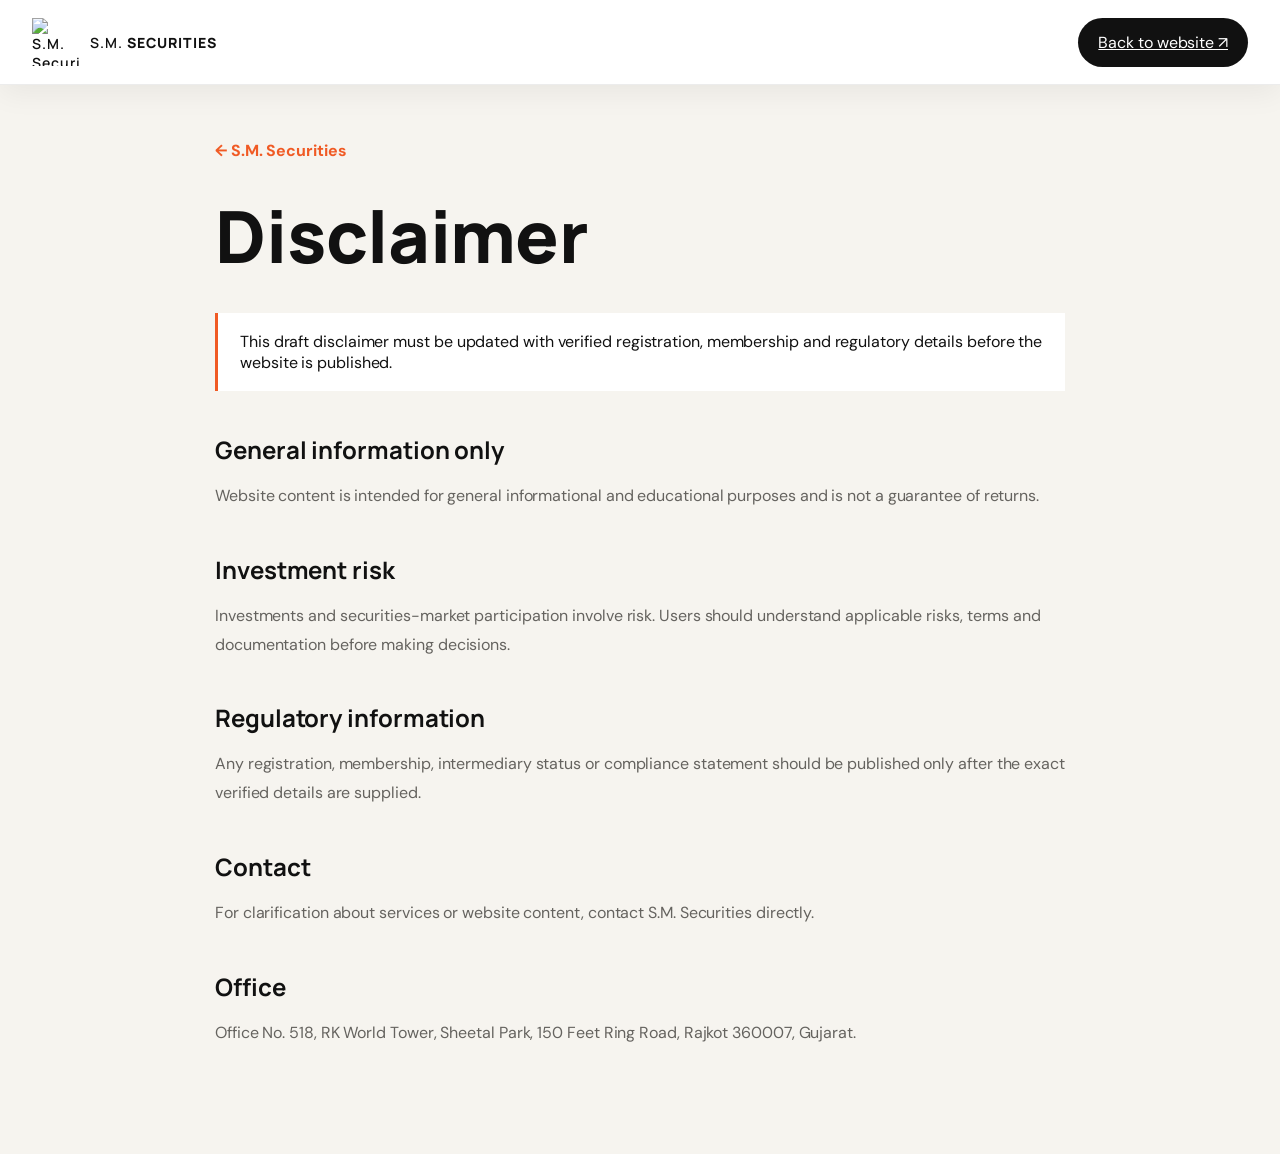
==== disclaimer.html @ 9513d721 "Add files via upload" ====
<!doctype html><html lang="en"><head><meta charset="utf-8"><meta name="viewport" content="width=device-width,initial-scale=1"><meta name="robots" content="index,follow"><link rel="icon" type="image/png" href="assets/favicon.png"><link rel="preconnect" href="https://fonts.googleapis.com"><link rel="preconnect" href="https://fonts.gstatic.com" crossorigin><link href="https://fonts.googleapis.com/css2?family=DM+Sans:wght@400;500;600;700&family=Manrope:wght@600;700;800&display=swap" rel="stylesheet"><link rel="stylesheet" href="styles.css"><title>Disclaimer | S.M. Securities</title><style>.legalPage{min-height:100vh;background:#f6f4ef;padding:140px 0 90px}.legalDoc{max-width:850px}.legalDoc>a{color:#f05a24;text-decoration:none;font-weight:700}.legalDoc h1{font:800 clamp(42px,6vw,72px) Manrope;margin:25px 0}.legalDoc h2{font:700 24px Manrope;margin:42px 0 12px}.legalDoc p,.legalDoc li{color:#65635f;line-height:1.8}.legalNotice{padding:18px 22px;background:#fff;border-left:3px solid #f05a24;margin:28px 0}.legalPage footer{margin-top:80px}</style></head><body><header class="header scrolled"><div class="container nav"><a class="brand" href="index.html"><img src="assets/logo-transparent.png" alt="S.M. Securities logo"><span>S.M. <b>SECURITIES</b></span></a><a class="navBtn" href="index.html">Back to website ↗</a></div></header><main class="legalPage"><div class="container legalDoc"><a href="index.html">← S.M. Securities</a><h1>Disclaimer</h1><div class="legalNotice">This draft disclaimer must be updated with verified registration, membership and regulatory details before the website is published.</div><h2>General information only</h2><p>Website content is intended for general informational and educational purposes and is not a guarantee of returns.</p><h2>Investment risk</h2><p>Investments and securities-market participation involve risk. Users should understand applicable risks, terms and documentation before making decisions.</p><h2>Regulatory information</h2><p>Any registration, membership, intermediary status or compliance statement should be published only after the exact verified details are supplied.</p><h2>Contact</h2><p>For clarification about services or website content, contact S.M. Securities directly.</p><h2>Office</h2><p>Office No. 518, RK World Tower, Sheetal Park, 150 Feet Ring Road, Rajkot 360007, Gujarat.</p></div></main></body></html>
---- styles.css ----
:root{--orange:#f05a24;--orange2:#ff743e;--ink:#111;--soft:#f5f3ef;--muted:#6c6c69;--line:#dedbd5;--white:#fff}*{box-sizing:border-box}html{scroll-behavior:smooth}body{margin:0;font-family:'DM Sans',sans-serif;color:var(--ink);background:#fff;-webkit-font-smoothing:antialiased}.container{width:min(1240px,calc(100% - 64px));margin:auto}.header{position:fixed;z-index:50;left:0;right:0;top:0;border-bottom:1px solid rgba(20,20,20,.08);background:rgba(255,255,255,.82);backdrop-filter:blur(18px)}.nav{height:84px;display:flex;align-items:center;justify-content:space-between}.brand{display:flex;align-items:center;gap:12px;text-decoration:none;color:#111;font:600 14px Manrope;letter-spacing:.07em}.brand img{width:48px;height:48px;object-fit:contain}.brand b{font-weight:800}.links{display:flex;align-items:center;gap:34px}.links a,.footerLinks a{color:#333;text-decoration:none;font-size:13px;font-weight:600}.links>a:not(.navBtn):hover{color:var(--orange)}.navBtn{background:#111;color:#fff!important;padding:14px 18px;border-radius:3px}.navBtn i{font-style:normal;margin-left:16px}.menu{display:none}.hero{min-height:820px;padding:165px 0 92px;background:linear-gradient(120deg,#f7f5f1 0%,#f2efe9 100%);position:relative;overflow:hidden}.heroGrid{display:grid;grid-template-columns:1.15fr .85fr;gap:85px;align-items:center}.kicker,.label{font-size:11px;letter-spacing:.18em;font-weight:800}.kicker{display:flex;align-items:center;gap:12px;margin-bottom:27px}.kicker span{width:28px;height:2px;background:var(--orange)}h1,h2,h3{font-family:Manrope,sans-serif}.hero h1{font-size:clamp(58px,6.2vw,91px);line-height:.98;letter-spacing:-.055em;margin:0 0 30px;max-width:850px}.hero h1 em{font-style:normal;color:var(--orange)}.heroCopy>p{font-size:18px;line-height:1.75;color:#65635f;max-width:660px}.actions{display:flex;align-items:center;gap:30px;margin:38px 0 64px}.btn{display:inline-flex;align-items:center;justify-content:space-between;gap:36px;min-width:220px;padding:17px 20px;text-decoration:none;font-size:13px;font-weight:700;border-radius:3px;transition:.25s}.primary{background:var(--orange);color:white}.primary:hover{background:#d94815;transform:translateY(-2px)}.textBtn{color:#222;text-decoration:none;font-size:13px;font-weight:700;border-bottom:1px solid #bbb;padding:14px 0}.textBtn span{margin-left:20px}.proof{display:flex;align-items:center;gap:30px}.proof>div:not(.line){display:flex;flex-direction:column}.proof strong{font:800 28px Manrope}.proof small{font-size:11px;color:#777;margin-top:4px}.proof .line{width:1px;height:40px;background:#d2cec7}.heroVisual{position:relative}.visualCard{height:550px;background:white;border:1px solid #e7e3dd;padding:26px;display:flex;flex-direction:column;align-items:center;justify-content:space-between;box-shadow:0 40px 90px rgba(30,25,20,.09)}.visualTop,.visualBottom{width:100%;display:flex;justify-content:space-between;align-items:center;font-size:10px;letter-spacing:.12em;color:#777}.visualCard>img{width:min(76%,360px);filter:drop-shadow(0 18px 25px rgba(240,90,36,.12))}.visualBottom{border-top:1px solid #eee;padding-top:20px;letter-spacing:0;font-size:11px}.pulse{display:inline-block;width:7px;height:7px;background:var(--orange);border-radius:50%;margin-right:7px}.floatTag{position:absolute;left:-55px;bottom:55px;background:#111;color:#aaa;padding:18px 22px;font-size:12px;line-height:1.55;box-shadow:0 18px 35px rgba(0,0,0,.18)}.floatTag b{color:#fff}.orb{position:absolute;border-radius:50%}.o1{width:420px;height:420px;border:1px solid rgba(240,90,36,.13);right:-180px;top:70px}.o2{width:160px;height:160px;background:rgba(240,90,36,.07);left:45%;bottom:-80px}.trust{border-bottom:1px solid var(--line);border-top:1px solid var(--line)}.trustRow{min-height:105px;display:grid;grid-template-columns:180px 1fr 80px;align-items:center;gap:30px}.trustRow>span:first-child{font-size:10px;letter-spacing:.17em;font-weight:800;color:var(--orange)}.trustRow p{font:600 17px Manrope;margin:0}.mark{font:800 24px Manrope;color:#d7d3cd;text-align:right}.section{padding:130px 0}.split{display:grid;grid-template-columns:.8fr 1.2fr;gap:120px}.label{color:var(--orange)}.sticky h2,.sectionHead h2,.valuesTop h2,.contact h2{font-size:clamp(42px,4.4vw,66px);line-height:1.04;letter-spacing:-.045em;margin:22px 0 0}.aboutBody .large{font-size:24px;line-height:1.55;color:#343331;margin:38px 0 70px}.principles{display:grid;grid-template-columns:repeat(3,1fr);gap:28px}.principles>div{border-top:1px solid #ccc;padding-top:22px}.principles span,.value>span{font-size:10px;color:var(--orange);font-weight:800}.principles h3{font-size:20px;margin:24px 0 10px}.principles p{font-size:13px;color:#777;line-height:1.6}.vision{background:#151515;color:#fff}.sectionHead{max-width:750px;margin-bottom:60px}.label.light{color:#ff9a74}.statementGrid{display:grid;grid-template-columns:1fr 1fr}.statement{min-height:590px;padding:46px;display:flex;flex-direction:column;justify-content:space-between;position:relative;overflow:hidden}.statement.orange{background:var(--orange)}.statement.black{background:#242424}.statement .num{position:absolute;right:28px;top:5px;font:800 140px Manrope;opacity:.08}.statement div>span{font-size:10px;letter-spacing:.17em;font-weight:800;opacity:.7}.statement h3{font-size:clamp(35px,3.4vw,50px);line-height:1.08;letter-spacing:-.035em;margin:110px 0 26px;max-width:520px}.statement p{font-size:16px;line-height:1.75;opacity:.78;max-width:530px}.statement>a{color:#fff;text-decoration:none;border-top:1px solid rgba(255,255,255,.25);padding-top:20px;font-size:12px;font-weight:700}.values{background:#f7f6f3}.valuesTop{display:grid;grid-template-columns:1fr .55fr;gap:100px;align-items:end;margin-bottom:70px}.valuesTop p{font-size:17px;line-height:1.7;color:#777;margin:0}.value{display:grid;grid-template-columns:70px .65fr 1fr 30px;align-items:center;min-height:115px;border-top:1px solid #d8d5cf;transition:.25s}.value:last-child{border-bottom:1px solid #d8d5cf}.value h3{font-size:25px;margin:0}.value p{font-size:14px;color:#777}.value b{font-weight:400;opacity:.35}.value:hover{padding-left:12px;background:#fff}.value:hover b{color:var(--orange);opacity:1}.contact{background:var(--orange);color:#fff}.contactGrid{display:grid;grid-template-columns:1.1fr .9fr;gap:110px;align-items:center}.contactCopy>p{font-size:17px;opacity:.78;margin:26px 0}.white{background:#fff;color:#111}.contactCard{background:#fff;color:#111;padding:10px 38px}.contactCard>div{padding:28px 0;border-bottom:1px solid #eee}.contactCard>div:last-child{border:0}.contactCard small{display:block;color:var(--orange);font-size:9px;letter-spacing:.16em;font-weight:800;margin-bottom:10px}.contactCard a{display:flex;justify-content:space-between;color:#111;text-decoration:none;font-weight:600}.contactCard p{margin:0;line-height:1.7;font-size:15px}.contactCard a span{color:var(--orange)}footer{background:#101010;color:#888;padding:54px 0 30px}.inverse{color:#fff}.inverse img{background:#fff}.footerTop{display:flex;justify-content:space-between;align-items:center}.footerLinks{display:flex;gap:30px}.footerLinks a,.top{color:#aaa}.top{font-size:12px;text-decoration:none}.legal{display:grid;grid-template-columns:.4fr 1fr;gap:100px;border-top:1px solid #2a2a2a;margin-top:42px;padding-top:25px;font-size:10px;line-height:1.6}.reveal{opacity:0;transform:translateY(24px);transition:opacity .7s ease,transform .7s ease}.reveal.visible{opacity:1;transform:none}@media(max-width:900px){.container{width:min(100% - 38px,1240px)}.menu{display:flex;width:42px;height:42px;border:0;background:#111;flex-direction:column;justify-content:center;gap:6px;padding:11px}.menu span{height:1px;background:#fff;width:100%}.links{display:none;position:absolute;top:84px;left:0;right:0;background:#fff;padding:25px 20px 35px;flex-direction:column;align-items:stretch;border-bottom:1px solid #ddd}.links.open{display:flex}.hero{padding-top:130px}.heroGrid,.split,.valuesTop,.contactGrid{grid-template-columns:1fr;gap:55px}.heroVisual{max-width:620px}.visualCard{height:460px}.floatTag{left:15px}.trustRow{grid-template-columns:120px 1fr}.mark{display:none}.statementGrid{grid-template-columns:1fr}.statement{min-height:500px}.principles{gap:16px}.value{grid-template-columns:45px .7fr 1fr 20px}.footerTop{flex-wrap:wrap;gap:25px}.legal{grid-template-columns:1fr;gap:5px}}@media(max-width:600px){.container{width:calc(100% - 28px)}.header .nav{height:72px}.brand img{width:40px;height:40px}.links{top:72px}.hero{padding:112px 0 65px;min-height:auto}.hero h1{font-size:49px}.heroCopy>p{font-size:16px}.actions{align-items:flex-start;flex-direction:column;margin-bottom:45px}.proof{gap:18px}.proof strong{font-size:23px}.visualCard{height:390px}.visualBottom{gap:7px}.floatTag{bottom:25px}.trustRow{grid-template-columns:1fr;padding:25px 0;gap:8px}.section{padding:85px 0}.split{gap:25px}.aboutBody .large{font-size:20px;margin-top:10px}.principles{grid-template-columns:1fr}.statement{padding:30px;min-height:520px}.statement h3{margin-top:90px}.valuesTop{gap:20px}.value{grid-template-columns:36px 1fr 20px;padding:22px 0}.value p{grid-column:2/3;margin:8px 0}.value b{grid-column:3;grid-row:1}.contactCard{padding:8px 24px}.footerTop,.footerLinks{align-items:flex-start;flex-direction:column}.legal{margin-top:30px}}
/* Corporate expansion */
.services{background:#fff}.servicesHead{display:grid;grid-template-columns:1fr .65fr;gap:90px;align-items:end;margin-bottom:65px}.servicesHead h2,.trustCopy h2{font-size:clamp(42px,4.4vw,66px);line-height:1.04;letter-spacing:-.045em;margin:22px 0 0}.servicesHead>p{font-size:16px;line-height:1.75;color:#777;margin:0}.serviceGrid{display:grid;grid-template-columns:repeat(4,1fr);border-top:1px solid var(--line);border-left:1px solid var(--line)}.serviceCard{padding:32px;min-height:390px;border-right:1px solid var(--line);border-bottom:1px solid var(--line);display:flex;flex-direction:column;transition:.3s}.serviceCard>span{font-size:10px;color:var(--orange);font-weight:800}.serviceIcon{font:400 32px Manrope;margin:48px 0 28px}.serviceCard h3{font-size:22px;line-height:1.25;margin:0 0 16px}.serviceCard p{font-size:13px;line-height:1.7;color:#777}.serviceCard a{margin-top:auto;color:#111;text-decoration:none;font-size:12px;font-weight:700}.serviceCard:hover{transform:translateY(-6px);box-shadow:0 24px 55px rgba(20,20,20,.08);border-color:transparent;position:relative;z-index:2}.serviceCard:hover a{color:var(--orange)}
.trustSection{background:#f3f1ec}.trustGrid{display:grid;grid-template-columns:1fr 1fr;gap:100px}.trustCopy>p{font-size:17px;line-height:1.75;color:#686662;max-width:600px;margin:28px 0}.trustNote{border-left:3px solid var(--orange);background:#fff;padding:20px 24px;display:flex;flex-direction:column;gap:6px}.trustNote b{font-size:12px}.trustNote span{font-size:12px;line-height:1.55;color:#777}.trustCards{background:#111;color:#fff;padding:12px 38px}.trustCards>div{padding:30px 0;border-bottom:1px solid #303030}.trustCards>div:last-child{border:0}.trustCards small{font-size:9px;letter-spacing:.15em;color:#ff9a74;font-weight:800}.trustCards strong{display:block;font:700 22px Manrope;margin:10px 0}.trustCards p{color:#aaa;font-size:13px;line-height:1.6;margin:0}
.contactGrid{grid-template-columns:.85fr .65fr 1fr;gap:50px}.contactCard{height:100%}.directionLink{margin-top:12px!important;font-size:12px!important;color:var(--orange)!important}.placeholder{font-style:normal;font-size:10px;color:#999}.enquiryForm{background:#fff;color:#111;padding:32px}.formHead small{color:var(--orange);font-size:9px;letter-spacing:.16em;font-weight:800}.formHead h3{font-size:26px;margin:8px 0 22px}.enquiryForm label{display:block;font-size:10px;font-weight:800;letter-spacing:.08em;margin:13px 0}.enquiryForm input,.enquiryForm select,.enquiryForm textarea{width:100%;border:0;border-bottom:1px solid #ddd;background:#fff;padding:11px 0;font:500 13px 'DM Sans';outline:none;border-radius:0}.enquiryForm input:focus,.enquiryForm select:focus,.enquiryForm textarea:focus{border-color:var(--orange)}.formSubmit{width:100%;margin-top:18px;border:0;background:#111;color:#fff;padding:15px 17px;display:flex;justify-content:space-between;font-weight:700;cursor:pointer}.formSubmit:hover{background:#292929}.formStatus{font-size:11px;line-height:1.5;margin:12px 0 0;color:#555}.corporateFooter{display:grid;grid-template-columns:1.5fr .6fr .8fr 1fr;gap:70px}.corporateFooter>div:not(.footerAbout){display:flex;flex-direction:column;gap:12px}.corporateFooter h4{color:#fff;font-size:11px;letter-spacing:.12em;margin:5px 0 10px}.corporateFooter a{color:#999;text-decoration:none;font-size:12px}.corporateFooter a:hover{color:#fff}.corporateFooter p{font-size:12px;line-height:1.7;margin:0;color:#777}.footerAbout>p{max-width:340px;margin-top:20px}.whatsappFloat{position:fixed;right:24px;bottom:24px;z-index:70;background:#111;color:#fff;text-decoration:none;display:flex;align-items:center;gap:10px;padding:10px 15px 10px 10px;box-shadow:0 14px 35px rgba(0,0,0,.22);font-size:11px}.whatsappFloat span{width:32px;height:32px;background:var(--orange);display:grid;place-items:center;border-radius:50%;font-size:10px;font-weight:800}.whatsappFloat b{font-weight:700}.header.scrolled{background:rgba(255,255,255,.96);box-shadow:0 8px 30px rgba(0,0,0,.06)}
@media(max-width:1050px){.serviceGrid{grid-template-columns:1fr 1fr}.contactGrid{grid-template-columns:1fr 1fr}.contactCopy{grid-column:1/-1}.corporateFooter{grid-template-columns:1fr 1fr}}
@media(max-width:900px){.servicesHead,.trustGrid{grid-template-columns:1fr;gap:35px}.corporateFooter{gap:40px}}
@media(max-width:600px){.serviceGrid,.contactGrid,.corporateFooter{grid-template-columns:1fr}.contactCopy{grid-column:auto}.serviceCard{min-height:310px}.whatsappFloat{right:14px;bottom:14px}.whatsappFloat b{display:none}.servicesHead{margin-bottom:35px}.trustCards{padding:8px 24px}}

/* Premium polish */
:root{--radius:18px;--shadow:0 24px 70px rgba(17,17,17,.09);--ease:cubic-bezier(.22,1,.36,1)}
body{overflow-x:hidden}.page-progress{position:fixed;left:0;right:0;top:0;height:2px;z-index:100;background:transparent}.page-progress span{display:block;height:100%;width:0;background:var(--orange);transition:width .08s linear}
.header{transition:background .35s var(--ease),box-shadow .35s var(--ease),transform .35s var(--ease)}
.navBtn,.btn,.formSubmit,.serviceCard,.value,.contactCard,.enquiryForm,.trustCards,.visualCard{transition:all .38s var(--ease)}
.hero{background:radial-gradient(circle at 80% 20%,rgba(240,90,36,.09),transparent 28%),linear-gradient(135deg,#faf9f6 0%,#f1eee8 100%)}
.heroGrid{min-height:650px}.heroCopy{padding:12px 0}.hero h1{text-wrap:balance}.heroCopy>p{max-width:610px}.proof strong{font-variant-numeric:tabular-nums;min-width:110px;letter-spacing:-.03em}.proof small{letter-spacing:.01em}
.visualCard{border-radius:var(--radius);overflow:hidden}.visualCard:hover{transform:translateY(-5px);box-shadow:0 48px 100px rgba(30,25,20,.13)}.floatTag{border-radius:12px}.serviceGrid{border-radius:var(--radius);overflow:hidden}.serviceCard{background:#fff}.serviceCard:hover{transform:translateY(-8px)}
.statementGrid{gap:18px}.statement{border-radius:var(--radius)}.trustCards,.trustNote,.contactCard,.enquiryForm{border-radius:var(--radius)}.contactCard,.enquiryForm{box-shadow:0 22px 65px rgba(118,39,10,.12)}
.contactGrid{align-items:stretch}.contactCopy{align-self:center}.enquiryForm input,.enquiryForm select,.enquiryForm textarea{transition:border-color .25s ease,background .25s ease;padding .25s ease}.enquiryForm input:focus,.enquiryForm select:focus,.enquiryForm textarea:focus{padding-left:8px;background:#fffaf7}.formSubmit{border-radius:8px}.formSubmit:hover{transform:translateY(-2px)}
.value:hover{padding-left:18px}.whatsappFloat{border-radius:999px;transition:transform .3s var(--ease),box-shadow .3s var(--ease)}.whatsappFloat:hover{transform:translateY(-4px);box-shadow:0 20px 45px rgba(0,0,0,.28)}
.reveal{opacity:0;transform:translateY(34px);transition:opacity .85s var(--ease),transform .85s var(--ease)}.reveal.visible{opacity:1;transform:translateY(0)}
.serviceGrid .reveal:nth-child(2),.principles>div:nth-child(2){transition-delay:.07s}.serviceGrid .reveal:nth-child(3),.principles>div:nth-child(3){transition-delay:.14s}.serviceGrid .reveal:nth-child(4){transition-delay:.21s}
section[id]{scroll-margin-top:90px}
@media(max-width:1050px){.contactGrid{gap:28px}}
@media(max-width:600px){.hero h1{font-size:clamp(43px,13vw,55px)}.heroGrid{min-height:auto}.proof{align-items:flex-start}.proof strong{min-width:auto}.statementGrid{gap:12px}.contactGrid{gap:18px}.contactCard,.enquiryForm{border-radius:14px}}
@media(prefers-reduced-motion:reduce){html{scroll-behavior:auto}.reveal{opacity:1;transform:none;transition:none}*,*:before,*:after{animation-duration:.01ms!important;transition-duration:.01ms!important}}
/* Clean refinement */
:root{--radius:18px;--shadow:0 24px 70px rgba(18,18,18,.075)}
body{letter-spacing:-.005em}section{scroll-margin-top:82px}.header{transition:background .35s ease,box-shadow .35s ease,border-color .35s ease}.brand img{object-fit:contain;background:transparent!important}.brand{gap:10px}.hero{background:radial-gradient(circle at 78% 22%,rgba(240,90,36,.09),transparent 27%),linear-gradient(135deg,#faf9f6,#f2efe9)}.heroGrid{gap:100px}.visualCard{border-radius:26px;border-color:rgba(20,20,20,.06);box-shadow:var(--shadow);background:rgba(255,255,255,.76);backdrop-filter:blur(12px)}.visualCard>img{width:min(68%,320px);filter:drop-shadow(0 20px 30px rgba(240,90,36,.14))}.floatTag{border-radius:14px}.btn,.navBtn,.formSubmit,.whatsappFloat{border-radius:999px}.navBtn{padding-left:20px;padding-right:20px}.serviceGrid{border:0;gap:14px}.serviceCard{border:1px solid #e8e5df!important;border-radius:18px;min-height:370px;background:#fff}.serviceCard:hover{transform:translateY(-5px);box-shadow:var(--shadow)}.statementGrid{gap:16px}.statement{border-radius:22px;min-height:560px}.trustCards,.trustNote,.contactCard,.enquiryForm{border-radius:18px}.contactCard,.enquiryForm{box-shadow:0 20px 60px rgba(111,42,17,.13)}.values{background:#faf9f6}.value{border-color:#e7e4de;transition:background .3s ease,transform .3s ease,padding .3s ease}.value:hover{border-radius:12px;transform:translateX(4px)}.value b{display:none}.process{background:#fff}.processHead{display:grid;grid-template-columns:1fr .72fr;gap:90px;align-items:end;margin-bottom:64px}.processHead h2{font-size:clamp(42px,4.4vw,66px);line-height:1.04;letter-spacing:-.045em;margin:22px 0 0}.processHead>p{color:#777;line-height:1.8;margin:0}.processGrid{display:grid;grid-template-columns:1fr 1fr;gap:14px}.processStep{display:grid;grid-template-columns:52px 1fr;gap:24px;padding:34px;border:1px solid #e8e5df;border-radius:18px;min-height:210px;transition:transform .3s ease,box-shadow .3s ease,border-color .3s ease}.processStep:hover{transform:translateY(-4px);box-shadow:var(--shadow);border-color:transparent}.processStep>span{font:800 11px Manrope;color:var(--orange)}.processStep small{font-size:9px;letter-spacing:.16em;font-weight:800;color:#999}.processStep h3{font-size:22px;margin:10px 0}.processStep p{font-size:14px;line-height:1.7;color:#777;margin:0}.reveal{transform:translateY(18px);transition:opacity .8s cubic-bezier(.22,1,.36,1),transform .8s cubic-bezier(.22,1,.36,1)}.whatsappFloat{padding-right:18px}.corporateFooter{align-items:start}.inverse img{background:transparent!important}.footerAbout .brand img{width:54px;height:54px}.contact{background:linear-gradient(135deg,#ed521d,#f66b36)}
@media(max-width:900px){.processHead{grid-template-columns:1fr;gap:24px}.heroGrid{gap:55px}}
@media(max-width:600px){.processGrid{grid-template-columns:1fr}.processStep{padding:26px;grid-template-columns:38px 1fr}.visualCard>img{width:min(66%,260px)}.hero h1{font-size:46px;line-height:1.02}.proof{align-items:flex-start}.serviceGrid{gap:10px}}

/* Final refinement: clarity, team, FAQ, active nav and mobile polish */
:root{--radius:18px;--ease:cubic-bezier(.22,1,.36,1)}
body{overflow-x:hidden}.section{scroll-margin-top:82px}.links a.active{color:var(--orange)}.links a:not(.navBtn){position:relative}.links a:not(.navBtn)::after{content:"";position:absolute;left:0;right:100%;bottom:-9px;height:1px;background:var(--orange);transition:right .35s var(--ease)}.links a.active::after,.links a:hover::after{right:0}
.why{background:#fff}.whyHead{max-width:820px;margin-bottom:58px}.whyHead h2,.teamIntro h2,.faqIntro h2{font-size:clamp(42px,4.4vw,66px);line-height:1.04;letter-spacing:-.045em;margin:22px 0}.whyHead>p,.faqIntro>p{color:#74716c;line-height:1.8;max-width:650px}.whyGrid{display:grid;grid-template-columns:repeat(4,1fr);gap:14px}.whyCard{padding:34px;min-height:310px;border:1px solid #e7e3dc;border-radius:var(--radius);display:flex;flex-direction:column;transition:transform .45s var(--ease),box-shadow .45s var(--ease),border-color .45s}.whyCard>span{font-size:10px;color:var(--orange);font-weight:800}.whyCard h3{font-size:22px;margin:auto 0 14px}.whyCard p{font-size:13px;line-height:1.75;color:#777;margin:0}.whyCard:hover{transform:translateY(-6px);border-color:transparent;box-shadow:0 24px 60px rgba(30,24,18,.08)}
.team{background:#141414;color:#fff}.teamGrid{display:grid;grid-template-columns:.82fr 1.18fr;gap:100px;align-items:start}.teamIntro{position:sticky;top:125px}.teamIntro p{color:#aaa;line-height:1.8;max-width:520px}.textLink{display:inline-block;margin-top:22px;text-decoration:none;font-size:13px;font-weight:700}.lightLink{color:#fff}.teamCards{display:grid;gap:16px}.teamCard{background:#202020;border:1px solid #2c2c2c;border-radius:var(--radius);padding:26px;display:grid;grid-template-columns:130px 1fr;gap:28px;align-items:center;transition:transform .4s var(--ease),background .4s}.teamCard:hover{transform:translateX(5px);background:#242424}.avatar{width:130px;height:150px;border-radius:14px;background:#fff;display:grid;place-items:center;overflow:hidden}.avatar img{width:80%;height:80%;object-fit:contain}.avatar.monogram{background:linear-gradient(145deg,var(--orange),#d84714);color:#fff;font:800 30px Manrope}.teamCard small{font-size:9px;letter-spacing:.16em;color:#ff9a74;font-weight:800}.teamCard h3{font-size:26px;margin:9px 0}.teamCard p{color:#aaa;font-size:13px;line-height:1.7;margin:0}
.faq{background:#f6f4ef}.faqGrid{display:grid;grid-template-columns:.75fr 1.25fr;gap:100px}.faqIntro{position:sticky;top:125px;align-self:start}.accordion details{border-top:1px solid #d8d4cc}.accordion details:last-child{border-bottom:1px solid #d8d4cc}.accordion summary{list-style:none;cursor:pointer;padding:25px 0;display:flex;justify-content:space-between;gap:20px;font:700 18px Manrope}.accordion summary::-webkit-details-marker{display:none}.accordion summary span{font-size:24px;font-weight:400;color:var(--orange);transition:transform .3s}.accordion details[open] summary span{transform:rotate(45deg)}.accordion details p{margin:-8px 50px 25px 0;color:#777;line-height:1.75;font-size:14px}
.enquiryForm input:invalid:not(:placeholder-shown){border-color:#b52d1c}.field-error{font-size:10px;color:#8b2115;margin-top:6px;display:none}.enquiryForm label.has-error .field-error{display:block}.legal a{color:#aaa;text-decoration:none}.legal a:hover{color:#fff}
.reveal{transition-duration:.8s;transition-timing-function:var(--ease)}
@media(max-width:1100px){.whyGrid{grid-template-columns:1fr 1fr}.teamGrid,.faqGrid{grid-template-columns:1fr;gap:48px}.teamIntro,.faqIntro{position:static}.links{gap:18px}.links a{font-size:12px}}
@media(max-width:900px){.links a.active::after,.links a:hover::after{display:none}.teamCard{grid-template-columns:100px 1fr}.avatar{width:100px;height:120px}}
@media(max-width:600px){.section{padding:76px 0}.whyGrid{grid-template-columns:1fr}.whyCard{min-height:230px;padding:26px}.whyCard h3{margin:50px 0 12px}.teamCard{grid-template-columns:1fr;padding:22px}.avatar{width:100%;height:190px}.avatar img{width:150px;height:150px}.faqIntro h2,.teamIntro h2,.whyHead h2{font-size:40px}.accordion summary{font-size:16px;padding:21px 0}.accordion details p{margin-right:10px}.hero .proof{display:grid;grid-template-columns:1fr 1px 1fr;width:100%}.proof .line{height:48px}.proof strong{font-size:22px}.navBtn{width:100%;text-align:center}.whatsappFloat{width:48px;height:48px;padding:8px;border-radius:50%;justify-content:center}.whatsappFloat span{width:32px;height:32px}.visualCard{border-radius:18px}.contactCard,.enquiryForm,.trustCards{border-radius:16px}}

/* CEO leadership + editorial imagery */
.ceo{background:#fff}.ceoGrid{display:grid;grid-template-columns:.9fr 1.1fr;gap:clamp(54px,7vw,110px);align-items:center}.ceoPhoto{position:relative;min-height:640px;border-radius:26px;overflow:hidden;background:#eee}.ceoPhoto img{width:100%;height:100%;position:absolute;inset:0;object-fit:cover;object-position:center 25%;transition:transform 1.2s cubic-bezier(.2,.7,.2,1)}.ceoPhoto:hover img{transform:scale(1.025)}.photoNote{position:absolute;left:18px;bottom:18px;background:rgba(17,17,17,.82);backdrop-filter:blur(12px);color:#fff;padding:10px 13px;border-radius:999px;font-size:9px;letter-spacing:.06em}.ceoEyebrow{font-size:11px;letter-spacing:.18em;font-weight:800;color:#999;margin:28px 0 8px}.ceoCopy h2{font-size:clamp(48px,5vw,76px);letter-spacing:-.055em;line-height:.98;margin:0 0 12px}.ceoRole{font:700 13px Manrope;color:var(--orange);letter-spacing:.03em}.ceoRole span{color:#bbb;margin:0 6px}.ceoLead{font-size:20px;line-height:1.7;color:#555;max-width:680px;margin:34px 0}.ceoCopy blockquote{margin:0 0 34px;padding:24px 0 24px 28px;border-left:2px solid var(--orange);font:600 clamp(20px,2vw,27px)/1.5 Manrope;color:#202020}.ceoFacts{display:grid;grid-template-columns:repeat(3,1fr);border-top:1px solid var(--line);border-bottom:1px solid var(--line);margin:0 0 24px}.ceoFacts>div{padding:20px 18px 20px 0}.ceoFacts small{display:block;color:#999;font-size:8px;letter-spacing:.15em;font-weight:800;margin-bottom:7px}.ceoFacts strong{font:700 12px Manrope}.sampleCopy{font-size:10px!important;color:#999!important;line-height:1.6!important;max-width:620px}.insightVisual{background:#151515;color:#fff;padding:70px 0}.insightGrid{display:grid;grid-template-columns:.75fr 1.25fr;gap:70px;align-items:center}.insightCopy h2{font-size:clamp(34px,3.6vw,56px);line-height:1.06;letter-spacing:-.045em;margin:18px 0 22px}.insightCopy p{color:#aaa;line-height:1.75;font-size:15px}.insightImage{margin:0;overflow:hidden;border-radius:22px}.insightImage img{display:block;width:100%;height:430px;object-fit:cover;transition:transform 1.2s cubic-bezier(.2,.7,.2,1)}.insightImage:hover img{transform:scale(1.025)}.insightImage figcaption{font-size:9px;color:#777;padding-top:10px;letter-spacing:.03em}
@media(max-width:900px){.ceoGrid,.insightGrid{grid-template-columns:1fr}.ceoPhoto{min-height:600px;max-width:650px}.insightImage img{height:380px}.ceoFacts{max-width:650px}}
@media(max-width:600px){.ceoGrid{gap:34px}.ceoPhoto{min-height:480px;border-radius:18px}.ceoCopy h2{font-size:46px}.ceoLead{font-size:17px;margin:24px 0}.ceoCopy blockquote{font-size:19px;padding-left:18px}.ceoFacts{grid-template-columns:1fr}.ceoFacts>div{border-bottom:1px solid var(--line);padding:15px 0}.ceoFacts>div:last-child{border-bottom:0}.insightVisual{padding:55px 0}.insightGrid{gap:34px}.insightImage{border-radius:16px}.insightImage img{height:280px}.photoNote{font-size:8px;left:12px;bottom:12px}}
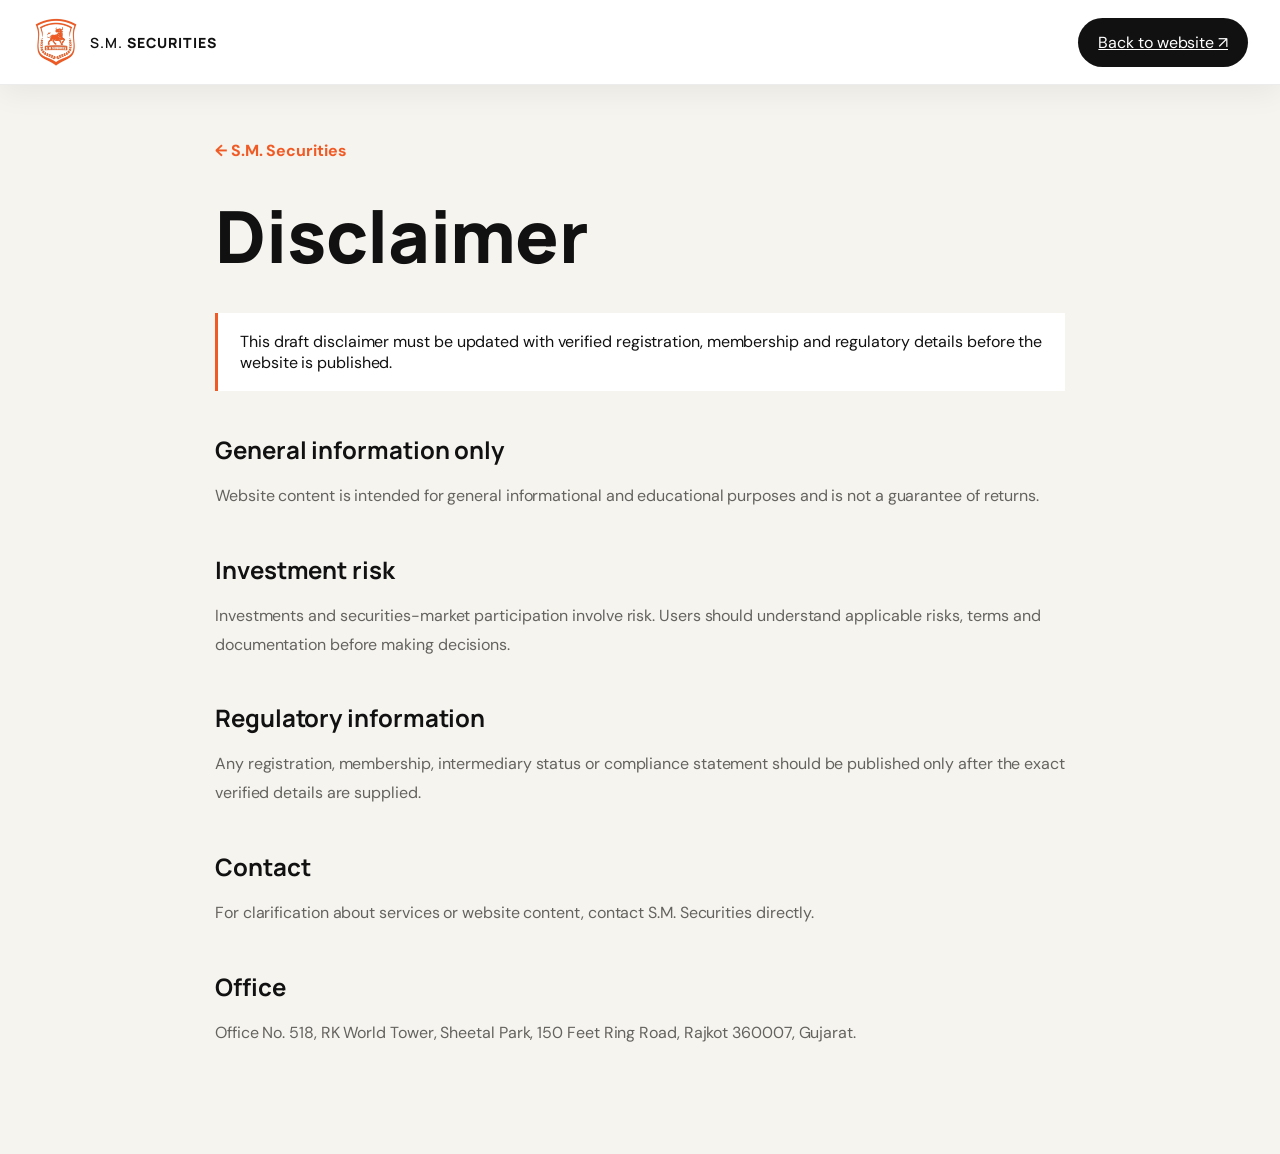
==== commit 2e8aa8da: "Add files via upload" ====
--- a/disclaimer.html
+++ b/disclaimer.html
@@ -1 +1 @@
-<!doctype html><html lang="en"><head><meta charset="utf-8"><meta name="viewport" content="width=device-width,initial-scale=1"><meta name="robots" content="index,follow"><link rel="icon" type="image/png" href="assets/favicon.png"><link rel="preconnect" href="https://fonts.googleapis.com"><link rel="preconnect" href="https://fonts.gstatic.com" crossorigin><link href="https://fonts.googleapis.com/css2?family=DM+Sans:wght@400;500;600;700&family=Manrope:wght@600;700;800&display=swap" rel="stylesheet"><link rel="stylesheet" href="styles.css"><title>Disclaimer | S.M. Securities</title><style>.legalPage{min-height:100vh;background:#f6f4ef;padding:140px 0 90px}.legalDoc{max-width:850px}.legalDoc>a{color:#f05a24;text-decoration:none;font-weight:700}.legalDoc h1{font:800 clamp(42px,6vw,72px) Manrope;margin:25px 0}.legalDoc h2{font:700 24px Manrope;margin:42px 0 12px}.legalDoc p,.legalDoc li{color:#65635f;line-height:1.8}.legalNotice{padding:18px 22px;background:#fff;border-left:3px solid #f05a24;margin:28px 0}.legalPage footer{margin-top:80px}</style></head><body><header class="header scrolled"><div class="container nav"><a class="brand" href="index.html"><img src="assets/logo-transparent.png" alt="S.M. Securities logo"><span>S.M. <b>SECURITIES</b></span></a><a class="navBtn" href="index.html">Back to website ↗</a></div></header><main class="legalPage"><div class="container legalDoc"><a href="index.html">← S.M. Securities</a><h1>Disclaimer</h1><div class="legalNotice">This draft disclaimer must be updated with verified registration, membership and regulatory details before the website is published.</div><h2>General information only</h2><p>Website content is intended for general informational and educational purposes and is not a guarantee of returns.</p><h2>Investment risk</h2><p>Investments and securities-market participation involve risk. Users should understand applicable risks, terms and documentation before making decisions.</p><h2>Regulatory information</h2><p>Any registration, membership, intermediary status or compliance statement should be published only after the exact verified details are supplied.</p><h2>Contact</h2><p>For clarification about services or website content, contact S.M. Securities directly.</p><h2>Office</h2><p>Office No. 518, RK World Tower, Sheetal Park, 150 Feet Ring Road, Rajkot 360007, Gujarat.</p></div></main></body></html>+<!doctype html><html lang="en"><head><meta charset="utf-8"><meta name="viewport" content="width=device-width,initial-scale=1"><meta name="robots" content="index,follow"><link rel="icon" type="image/png" href="./favicon.png"><link rel="preconnect" href="https://fonts.googleapis.com"><link rel="preconnect" href="https://fonts.gstatic.com" crossorigin><link href="https://fonts.googleapis.com/css2?family=DM+Sans:wght@400;500;600;700&family=Manrope:wght@600;700;800&display=swap" rel="stylesheet"><link rel="stylesheet" href="styles.css"><title>Disclaimer | S.M. Securities</title><style>.legalPage{min-height:100vh;background:#f6f4ef;padding:140px 0 90px}.legalDoc{max-width:850px}.legalDoc>a{color:#f05a24;text-decoration:none;font-weight:700}.legalDoc h1{font:800 clamp(42px,6vw,72px) Manrope;margin:25px 0}.legalDoc h2{font:700 24px Manrope;margin:42px 0 12px}.legalDoc p,.legalDoc li{color:#65635f;line-height:1.8}.legalNotice{padding:18px 22px;background:#fff;border-left:3px solid #f05a24;margin:28px 0}.legalPage footer{margin-top:80px}</style></head><body><header class="header scrolled"><div class="container nav"><a class="brand" href="index.html"><img src="./logo-transparent.png" alt="S.M. Securities logo"><span>S.M. <b>SECURITIES</b></span></a><a class="navBtn" href="index.html">Back to website ↗</a></div></header><main class="legalPage"><div class="container legalDoc"><a href="index.html">← S.M. Securities</a><h1>Disclaimer</h1><div class="legalNotice">This draft disclaimer must be updated with verified registration, membership and regulatory details before the website is published.</div><h2>General information only</h2><p>Website content is intended for general informational and educational purposes and is not a guarantee of returns.</p><h2>Investment risk</h2><p>Investments and securities-market participation involve risk. Users should understand applicable risks, terms and documentation before making decisions.</p><h2>Regulatory information</h2><p>Any registration, membership, intermediary status or compliance statement should be published only after the exact verified details are supplied.</p><h2>Contact</h2><p>For clarification about services or website content, contact S.M. Securities directly.</p><h2>Office</h2><p>Office No. 518, RK World Tower, Sheetal Park, 150 Feet Ring Road, Rajkot 360007, Gujarat.</p></div></main></body></html>
--- a/styles.css
+++ b/styles.css
@@ -46,3 +46,7 @@
 .ceo{background:#fff}.ceoGrid{display:grid;grid-template-columns:.9fr 1.1fr;gap:clamp(54px,7vw,110px);align-items:center}.ceoPhoto{position:relative;min-height:640px;border-radius:26px;overflow:hidden;background:#eee}.ceoPhoto img{width:100%;height:100%;position:absolute;inset:0;object-fit:cover;object-position:center 25%;transition:transform 1.2s cubic-bezier(.2,.7,.2,1)}.ceoPhoto:hover img{transform:scale(1.025)}.photoNote{position:absolute;left:18px;bottom:18px;background:rgba(17,17,17,.82);backdrop-filter:blur(12px);color:#fff;padding:10px 13px;border-radius:999px;font-size:9px;letter-spacing:.06em}.ceoEyebrow{font-size:11px;letter-spacing:.18em;font-weight:800;color:#999;margin:28px 0 8px}.ceoCopy h2{font-size:clamp(48px,5vw,76px);letter-spacing:-.055em;line-height:.98;margin:0 0 12px}.ceoRole{font:700 13px Manrope;color:var(--orange);letter-spacing:.03em}.ceoRole span{color:#bbb;margin:0 6px}.ceoLead{font-size:20px;line-height:1.7;color:#555;max-width:680px;margin:34px 0}.ceoCopy blockquote{margin:0 0 34px;padding:24px 0 24px 28px;border-left:2px solid var(--orange);font:600 clamp(20px,2vw,27px)/1.5 Manrope;color:#202020}.ceoFacts{display:grid;grid-template-columns:repeat(3,1fr);border-top:1px solid var(--line);border-bottom:1px solid var(--line);margin:0 0 24px}.ceoFacts>div{padding:20px 18px 20px 0}.ceoFacts small{display:block;color:#999;font-size:8px;letter-spacing:.15em;font-weight:800;margin-bottom:7px}.ceoFacts strong{font:700 12px Manrope}.sampleCopy{font-size:10px!important;color:#999!important;line-height:1.6!important;max-width:620px}.insightVisual{background:#151515;color:#fff;padding:70px 0}.insightGrid{display:grid;grid-template-columns:.75fr 1.25fr;gap:70px;align-items:center}.insightCopy h2{font-size:clamp(34px,3.6vw,56px);line-height:1.06;letter-spacing:-.045em;margin:18px 0 22px}.insightCopy p{color:#aaa;line-height:1.75;font-size:15px}.insightImage{margin:0;overflow:hidden;border-radius:22px}.insightImage img{display:block;width:100%;height:430px;object-fit:cover;transition:transform 1.2s cubic-bezier(.2,.7,.2,1)}.insightImage:hover img{transform:scale(1.025)}.insightImage figcaption{font-size:9px;color:#777;padding-top:10px;letter-spacing:.03em}
 @media(max-width:900px){.ceoGrid,.insightGrid{grid-template-columns:1fr}.ceoPhoto{min-height:600px;max-width:650px}.insightImage img{height:380px}.ceoFacts{max-width:650px}}
 @media(max-width:600px){.ceoGrid{gap:34px}.ceoPhoto{min-height:480px;border-radius:18px}.ceoCopy h2{font-size:46px}.ceoLead{font-size:17px;margin:24px 0}.ceoCopy blockquote{font-size:19px;padding-left:18px}.ceoFacts{grid-template-columns:1fr}.ceoFacts>div{border-bottom:1px solid var(--line);padding:15px 0}.ceoFacts>div:last-child{border-bottom:0}.insightVisual{padding:55px 0}.insightGrid{gap:34px}.insightImage{border-radius:16px}.insightImage img{height:280px}.photoNote{font-size:8px;left:12px;bottom:12px}}
+
+/* Embedded WhatsApp icon: no external icon dependency. */
+.whatsappFloat .waIcon{width:32px;height:32px;background:#25D366;display:grid;place-items:center;border-radius:50%;color:#fff;flex:0 0 32px}
+.whatsappFloat .waIcon svg{width:20px;height:20px;display:block}
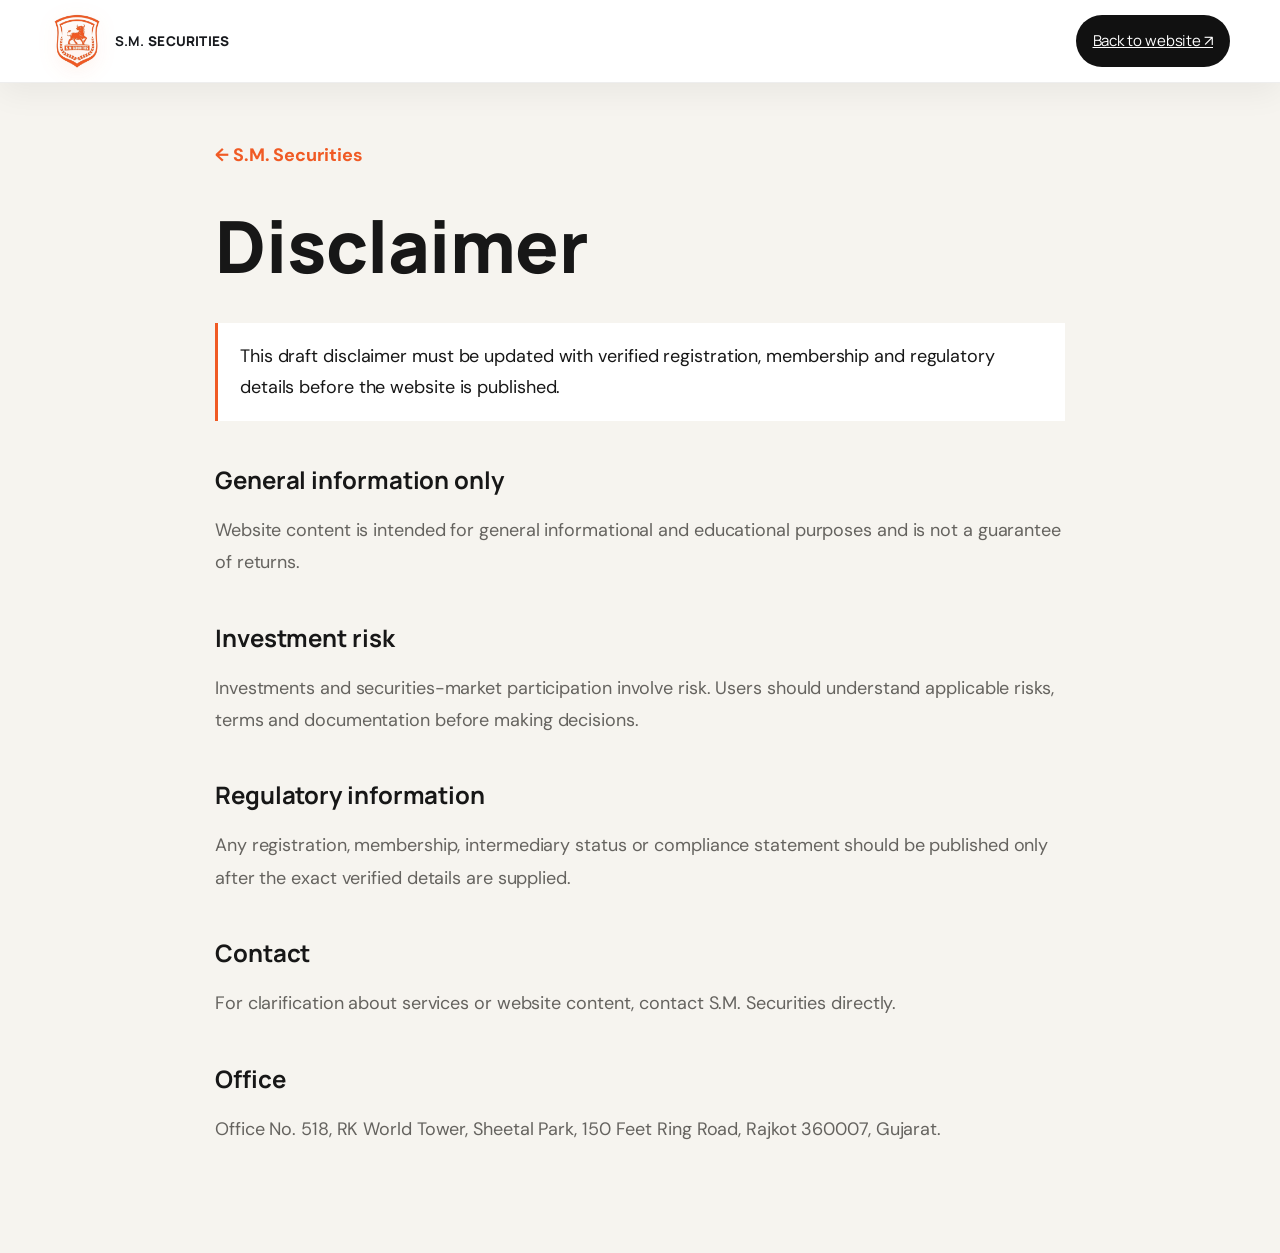
==== commit 22bf3ad9: "Add files via upload" ====
--- a/disclaimer.html
+++ b/disclaimer.html
@@ -1 +1 @@
-<!doctype html><html lang="en"><head><meta charset="utf-8"><meta name="viewport" content="width=device-width,initial-scale=1"><meta name="robots" content="index,follow"><link rel="icon" type="image/png" href="./favicon.png"><link rel="preconnect" href="https://fonts.googleapis.com"><link rel="preconnect" href="https://fonts.gstatic.com" crossorigin><link href="https://fonts.googleapis.com/css2?family=DM+Sans:wght@400;500;600;700&family=Manrope:wght@600;700;800&display=swap" rel="stylesheet"><link rel="stylesheet" href="styles.css"><title>Disclaimer | S.M. Securities</title><style>.legalPage{min-height:100vh;background:#f6f4ef;padding:140px 0 90px}.legalDoc{max-width:850px}.legalDoc>a{color:#f05a24;text-decoration:none;font-weight:700}.legalDoc h1{font:800 clamp(42px,6vw,72px) Manrope;margin:25px 0}.legalDoc h2{font:700 24px Manrope;margin:42px 0 12px}.legalDoc p,.legalDoc li{color:#65635f;line-height:1.8}.legalNotice{padding:18px 22px;background:#fff;border-left:3px solid #f05a24;margin:28px 0}.legalPage footer{margin-top:80px}</style></head><body><header class="header scrolled"><div class="container nav"><a class="brand" href="index.html"><img src="./logo-transparent.png" alt="S.M. Securities logo"><span>S.M. <b>SECURITIES</b></span></a><a class="navBtn" href="index.html">Back to website ↗</a></div></header><main class="legalPage"><div class="container legalDoc"><a href="index.html">← S.M. Securities</a><h1>Disclaimer</h1><div class="legalNotice">This draft disclaimer must be updated with verified registration, membership and regulatory details before the website is published.</div><h2>General information only</h2><p>Website content is intended for general informational and educational purposes and is not a guarantee of returns.</p><h2>Investment risk</h2><p>Investments and securities-market participation involve risk. Users should understand applicable risks, terms and documentation before making decisions.</p><h2>Regulatory information</h2><p>Any registration, membership, intermediary status or compliance statement should be published only after the exact verified details are supplied.</p><h2>Contact</h2><p>For clarification about services or website content, contact S.M. Securities directly.</p><h2>Office</h2><p>Office No. 518, RK World Tower, Sheetal Park, 150 Feet Ring Road, Rajkot 360007, Gujarat.</p></div></main></body></html>+<!doctype html><html lang="en"><head><meta charset="utf-8"><meta name="viewport" content="width=device-width,initial-scale=1"><meta name="robots" content="index,follow"><link rel="icon" type="image/png" href="./favicon.png"><link rel="preconnect" href="https://fonts.googleapis.com"><link rel="preconnect" href="https://fonts.gstatic.com" crossorigin><link href="https://fonts.googleapis.com/css2?family=DM+Sans:wght@400;500;600;700&family=Manrope:wght@600;700;800&display=swap" rel="stylesheet"><link rel="stylesheet" href="styles.css"><title>Disclaimer | S.M. Securities</title><style>.legalPage{min-height:100vh;background:#f6f4ef;padding:140px 0 90px}.legalDoc{max-width:850px}.legalDoc>a{color:#f05a24;text-decoration:none;font-weight:700}.legalDoc h1{font:800 clamp(42px,6vw,72px) Manrope;margin:25px 0}.legalDoc h2{font:700 24px Manrope;margin:42px 0 12px}.legalDoc p,.legalDoc li{color:#65635f;line-height:1.8}.legalNotice{padding:18px 22px;background:#fff;border-left:3px solid #f05a24;margin:28px 0}.legalPage footer{margin-top:80px}</style><link rel="stylesheet" href="v12-contrast-fixes.css"></head><body><header class="header scrolled"><div class="container nav"><a class="brand" href="index.html"><img src="./logo-transparent.png" alt="S.M. Securities logo"><span>S.M. <b>SECURITIES</b></span></a><a class="navBtn" href="index.html">Back to website ↗</a></div></header><main class="legalPage"><div class="container legalDoc"><a href="index.html">← S.M. Securities</a><h1>Disclaimer</h1><div class="legalNotice">This draft disclaimer must be updated with verified registration, membership and regulatory details before the website is published.</div><h2>General information only</h2><p>Website content is intended for general informational and educational purposes and is not a guarantee of returns.</p><h2>Investment risk</h2><p>Investments and securities-market participation involve risk. Users should understand applicable risks, terms and documentation before making decisions.</p><h2>Regulatory information</h2><p>Any registration, membership, intermediary status or compliance statement should be published only after the exact verified details are supplied.</p><h2>Contact</h2><p>For clarification about services or website content, contact S.M. Securities directly.</p><h2>Office</h2><p>Office No. 518, RK World Tower, Sheetal Park, 150 Feet Ring Road, Rajkot 360007, Gujarat.</p></div></main></body></html>
--- a/styles.css
+++ b/styles.css
@@ -50,3 +50,375 @@
 /* Embedded WhatsApp icon: no external icon dependency. */
 .whatsappFloat .waIcon{width:32px;height:32px;background:#25D366;display:grid;place-items:center;border-radius:50%;color:#fff;flex:0 0 32px}
 .whatsappFloat .waIcon svg{width:20px;height:20px;display:block}
+
+/* Premium interaction pass — Oct 2026 */
+:root{--orange-deep:#e94f1a;--orange-warm:#f36a35;--hover-tint:#fff6f1;--shadow-hover:0 22px 55px rgba(30,24,18,.10)}
+a,button,.serviceCard,.whyCard,.processStep,.statement,.value,.contactCard>div{transition-timing-function:var(--ease)}
+.btn,.navBtn,.formSubmit{transition:transform .35s var(--ease),box-shadow .35s var(--ease),background .35s ease,color .35s ease}
+.btn span,.navBtn i,.formSubmit span,.serviceCard a,.statement>a,.directionLink span,.textLink{transition:transform .35s var(--ease),color .35s ease}
+.btn:hover,.navBtn:hover,.formSubmit:hover{transform:translateY(-3px);box-shadow:0 14px 32px rgba(17,17,17,.16)}
+.btn:hover span,.navBtn:hover i,.formSubmit:hover span{transform:translateX(5px)}
+.primary:hover{background:var(--orange-deep)}
+.white:hover{background:#111;color:#fff}
+.textBtn{transition:color .3s ease,border-color .3s ease}.textBtn:hover{color:var(--orange);border-color:var(--orange)}.textBtn span{display:inline-block;transition:transform .35s var(--ease)}.textBtn:hover span{transform:translateY(4px)}
+.serviceCard{position:relative;overflow:hidden;transition:transform .4s var(--ease),box-shadow .4s var(--ease),border-color .4s ease,background .4s ease}.serviceCard::before{content:"";position:absolute;left:0;top:0;width:100%;height:3px;background:var(--orange);transform:scaleX(0);transform-origin:left;transition:transform .4s var(--ease)}.serviceCard:hover{background:var(--hover-tint);transform:translateY(-7px);box-shadow:var(--shadow-hover);border-color:rgba(240,90,36,.18)!important}.serviceCard:hover::before{transform:scaleX(1)}.serviceIcon{transition:transform .4s var(--ease),color .3s ease}.serviceCard:hover .serviceIcon{color:var(--orange);transform:translateY(-3px) rotate(-4deg)}.serviceCard a{display:inline-block}.serviceCard:hover a{color:var(--orange);transform:translateX(4px)}
+.whyCard{position:relative;overflow:hidden}.whyCard::after{content:"";position:absolute;inset:0;background:linear-gradient(145deg,rgba(240,90,36,.055),transparent 58%);opacity:0;transition:opacity .4s ease}.whyCard>*{position:relative;z-index:1}.whyCard:hover{background:#fffaf7;box-shadow:var(--shadow-hover);border-color:rgba(240,90,36,.16)}.whyCard:hover::after{opacity:1}.whyCard:hover>span{color:var(--orange-deep)}
+.statement{transition:transform .5s var(--ease),box-shadow .5s var(--ease),filter .5s ease}.statement::after{content:"";position:absolute;inset:-35%;background:radial-gradient(circle,rgba(255,255,255,.15),transparent 42%);transform:translate(-30%,30%);opacity:0;transition:opacity .55s ease,transform .7s var(--ease);pointer-events:none}.statement>*{position:relative;z-index:1}.statement:hover{transform:translateY(-5px);box-shadow:0 28px 70px rgba(0,0,0,.20)}.statement:hover::after{opacity:1;transform:translate(20%,-10%)}.statement>a{display:block}.statement:hover>a{border-color:rgba(255,255,255,.55)}
+.value{padding-left:14px;padding-right:14px}.value:hover{background:var(--hover-tint);padding-left:22px;transform:translateX(5px);box-shadow:inset 3px 0 0 var(--orange)}.value h3{transition:color .3s ease}.value:hover h3{color:var(--orange-deep)}
+.ceoPhoto::after,.insightImage::after{content:"";position:absolute;inset:0;background:linear-gradient(180deg,transparent 55%,rgba(17,17,17,.18));opacity:0;transition:opacity .6s ease;pointer-events:none}.ceoPhoto:hover::after,.insightImage:hover::after{opacity:1}.insightImage{position:relative}.ceoPhoto img,.insightImage img{transition:transform 1s var(--ease),filter .6s ease}.ceoPhoto:hover img,.insightImage:hover img{transform:scale(1.035);filter:saturate(1.04) contrast(1.02)}
+.contact{position:relative;overflow:hidden;background:linear-gradient(135deg,var(--orange-deep) 0%,var(--orange-warm) 100%)}.contact::before{content:"";position:absolute;width:520px;height:520px;border-radius:50%;right:-180px;top:-220px;background:radial-gradient(circle,rgba(255,255,255,.15),transparent 66%);pointer-events:none}.contactGrid{position:relative;z-index:1}.contactCard>div{transition:background .3s ease,padding .3s var(--ease)}.contactCard>div:hover{background:#fff8f4;padding-left:10px;padding-right:10px}.contactCard a span{display:inline-block;transition:transform .3s var(--ease)}.contactCard a:hover span{transform:translate(4px,-3px)}
+.links a:not(.navBtn)::after{transition:right .4s var(--ease)}
+.whatsappFloat{background:#171717!important;color:#fff!important;border:1px solid rgba(255,255,255,.10);box-shadow:0 12px 34px rgba(0,0,0,.22);transition:transform .35s var(--ease),box-shadow .35s ease,background .35s ease}.whatsappFloat:hover{background:#0f0f0f!important;transform:translateY(-4px);box-shadow:0 18px 42px rgba(0,0,0,.28)}.whatsappFloat .waIcon{transition:transform .35s var(--ease),box-shadow .35s ease}.whatsappFloat:hover .waIcon{transform:scale(1.09);box-shadow:0 0 0 5px rgba(37,211,102,.12)}
+@media(hover:none),(pointer:coarse){.btn:hover,.navBtn:hover,.formSubmit:hover,.serviceCard:hover,.whyCard:hover,.statement:hover,.value:hover,.processStep:hover,.teamCard:hover,.whatsappFloat:hover{transform:none;box-shadow:initial}.serviceCard:hover,.whyCard:hover,.value:hover{background:inherit}.serviceCard:hover::before,.whyCard:hover::after,.statement:hover::after,.ceoPhoto:hover::after,.insightImage:hover::after{opacity:0}.ceoPhoto:hover img,.insightImage:hover img{transform:none;filter:none}.contactCard>div:hover{background:transparent;padding-left:0;padding-right:0}.whatsappFloat:hover .waIcon{transform:none;box-shadow:none}}
+@media(prefers-reduced-motion:reduce){*,*::before,*::after{scroll-behavior:auto!important;transition-duration:.01ms!important;animation-duration:.01ms!important;animation-iteration-count:1!important}}
+
+/* Brand refinement — premium clean system */
+:root{--ink:#121212;--soft:#f7f5f1;--line:#e7e2da;--muted:#6e6b66;--radius:18px;--ease:cubic-bezier(.2,.7,.2,1)}
+body{background:#fbfaf8}.container{width:min(1180px,calc(100% - 56px))}.header{background:rgba(251,250,248,.9);border-color:rgba(17,17,17,.07)}.nav{height:78px}.brand img{width:44px;height:44px}.links{gap:22px}.links a{font-size:12px}.navBtn{border-radius:999px;padding:13px 18px}.hero{min-height:auto;padding:150px 0 100px;background:radial-gradient(circle at 82% 20%,rgba(240,90,36,.10),transparent 25%),linear-gradient(135deg,#fbfaf8,#f3efe8)}.heroGrid{grid-template-columns:1.08fr .92fr;gap:72px}.hero h1{font-size:clamp(52px,5.5vw,78px);line-height:1.01;max-width:760px}.heroCopy>p{max-width:610px;font-size:17px}.visualCard{height:510px;border-radius:24px;border-color:#ebe5dc;box-shadow:0 30px 80px rgba(32,24,18,.08)}.floatTag{border-radius:14px;left:-35px}.trustRow{min-height:92px}.section{padding:112px 0}.sticky h2,.sectionHead h2,.valuesTop h2,.contact h2,.servicesHead h2,.trustCopy h2{font-size:clamp(38px,4vw,58px)}.aboutBody .large{font-size:22px;margin:26px 0 48px}.principles>div{padding:24px;border:1px solid var(--line);border-radius:var(--radius);background:#fff}.vision{background:#121212}.statementGrid{gap:16px}.statement{min-height:520px;border-radius:24px;padding:42px}.statement.orange{background:linear-gradient(145deg,#f05a24,#e64d18)}.statement.black{background:#202020}.statement h3{margin-top:90px}.services{background:#fbfaf8}.servicesHead{margin-bottom:48px}.serviceGrid{grid-template-columns:repeat(3,1fr);gap:16px;border:0}.serviceCard{min-height:310px;border:1px solid var(--line)!important;border-radius:var(--radius);background:#fff;padding:28px}.serviceIcon{margin-top:52px}.processGrid,.whyGrid{gap:16px}.processStep,.whyCard{border-radius:var(--radius);overflow:hidden}.whyCard{background:#fff;border:1px solid var(--line)}.insightVisual{margin:0 18px;border-radius:28px;background:#151515}.insightImage{border-radius:18px}.values{background:#f4f1eb}.value{border-color:#ddd7ce;border-radius:12px}.faqGrid{gap:80px}.accordion details{background:#fff;border:1px solid var(--line);border-radius:14px;padding:0 20px;margin-bottom:10px}.trustSection{background:#fbfaf8}.trustCards{border-radius:22px;overflow:hidden;box-shadow:0 18px 55px rgba(30,24,18,.06)}.contact{margin:0 18px 18px;border-radius:28px}.contactCard,.enquiryForm{border-radius:20px;box-shadow:0 22px 60px rgba(90,35,12,.12)}.corporateFooter{padding-top:8px}.whatsappFloat{border-radius:999px}
+@media(max-width:1050px){.links{gap:15px}.links a{font-size:11px}.serviceGrid{grid-template-columns:repeat(2,1fr)}}
+@media(max-width:900px){.container{width:min(100% - 38px,1180px)}.heroGrid{gap:48px}.serviceGrid{grid-template-columns:repeat(2,1fr)}.insightVisual,.contact{margin-left:10px;margin-right:10px}}
+@media(max-width:600px){.container{width:calc(100% - 28px)}.hero h1{font-size:44px}.hero{padding-top:110px}.serviceGrid{grid-template-columns:1fr}.serviceCard{min-height:260px}.statementGrid{gap:12px}.statement{border-radius:18px}.insightVisual,.contact{margin-left:0;margin-right:0;border-radius:0}.principles>div{padding:20px}.section{padding:78px 0}}
+
+/* Responsive hardening — mobile, tablet, laptop & desktop */
+html,body{max-width:100%;overflow-x:hidden}img,svg{max-width:100%;height:auto}.heroGrid,.contactGrid,.ceoGrid,.insightGrid,.faqGrid,.trustGrid,.valuesTop,.split{min-width:0}.heroCopy,.heroVisual,.contactCopy,.contactCard,.enquiryForm{min-width:0}.contactCard a,.directionLink{overflow-wrap:anywhere}.enquiryForm input,.enquiryForm select,.enquiryForm textarea{width:100%;max-width:100%}
+@media (min-width:1440px){.container{width:min(1220px,calc(100% - 96px))}.hero{padding-top:158px}.heroGrid{gap:88px}}
+@media (max-width:1180px){.container{width:min(100% - 48px,1120px)}.links{gap:13px}.links a{font-size:10.5px}.heroGrid{gap:48px}.hero h1{font-size:clamp(50px,5.2vw,68px)}.contactGrid{gap:48px}.faqGrid{gap:48px}}
+@media (max-width:980px){.menu{display:flex;border-radius:10px;cursor:pointer}.links{display:none;position:absolute;top:78px;left:18px;right:18px;max-height:calc(100vh - 96px);overflow-y:auto;background:#fff;padding:18px;flex-direction:column;align-items:stretch;gap:4px;border:1px solid var(--line);border-radius:16px;box-shadow:0 24px 60px rgba(20,20,20,.12)}.links.open{display:flex}.links a{font-size:14px;padding:12px 10px;border-radius:9px}.links .navBtn{margin-top:8px;text-align:center}.hero{padding:128px 0 82px}.heroGrid,.split,.valuesTop,.contactGrid,.faqGrid,.trustGrid,.ceoGrid,.insightGrid{grid-template-columns:1fr}.heroVisual{width:min(100%,640px);margin:auto}.floatTag{left:18px}.section{padding:92px 0}.statementGrid{grid-template-columns:1fr 1fr}.serviceGrid{grid-template-columns:repeat(2,minmax(0,1fr))}.whyGrid,.processGrid{grid-template-columns:repeat(2,minmax(0,1fr))}.contactGrid{align-items:start}.contactCopy{max-width:720px}}
+@media (max-width:720px){.container{width:calc(100% - 32px)}.brand{gap:9px;font-size:12px}.brand img{width:40px;height:40px}.hero{padding:112px 0 68px}.heroGrid{gap:42px}.hero h1{font-size:clamp(40px,11vw,54px);letter-spacing:-.045em}.hero h1 br{display:none}.heroCopy>p{font-size:16px;line-height:1.65}.actions{gap:16px;margin:30px 0 42px}.actions .btn{width:100%;min-width:0}.proof{flex-wrap:wrap}.visualCard{height:auto;min-height:390px;padding:20px}.floatTag{position:relative;left:auto;bottom:auto;margin:-20px 14px 0;width:calc(100% - 28px)}.section{padding:72px 0}.statementGrid,.serviceGrid,.whyGrid,.processGrid,.principles{grid-template-columns:1fr}.statement{min-height:430px;padding:28px}.serviceCard{min-height:0;padding:24px}.serviceIcon{margin-top:34px}.valuesTop{margin-bottom:38px}.value{grid-template-columns:34px 1fr 20px;min-height:auto;padding:20px 10px}.value p{grid-column:2/4;margin:8px 0 0}.contact{margin:0;border-radius:0}.contactCard,.enquiryForm{padding-left:22px;padding-right:22px}.footerTop,.footerLinks{align-items:flex-start;flex-direction:column}.legal{grid-template-columns:1fr;gap:8px}.whatsappFloat{right:14px!important;bottom:14px!important}.insightVisual{margin:0;border-radius:0}}
+@media (max-width:420px){.container{width:calc(100% - 24px)}.brand span{font-size:11px}.hero h1{font-size:39px}.kicker,.label{letter-spacing:.13em}.proof{align-items:flex-start}.proof .line{display:none}.proof>div:not(.line){width:calc(50% - 10px)}.visualCard{min-height:340px}.sticky h2,.sectionHead h2,.valuesTop h2,.contact h2,.servicesHead h2,.trustCopy h2{font-size:36px}.statement h3{font-size:34px}.contactCard{padding:6px 18px}.contactCard>div{padding:22px 0}.btn{min-width:0;width:100%}}
+
+/* Smooth motion pass — balanced ease-in/ease-out */
+:root{--ease-smooth:cubic-bezier(.42,0,.58,1);--ease-enter:cubic-bezier(.22,1,.36,1);--motion-fast:220ms;--motion:420ms;--motion-slow:650ms}
+.reveal{opacity:0;transform:translate3d(0,18px,0);transition:opacity var(--motion-slow) var(--ease-smooth),transform var(--motion-slow) var(--ease-enter);will-change:opacity,transform}
+.reveal.visible{opacity:1;transform:translate3d(0,0,0)}
+a,button,.btn,.navBtn,.formSubmit,.textBtn,.serviceCard,.whyCard,.processStep,.statement,.value,.teamCard,.contactCard>div,.whatsappFloat{transition-timing-function:var(--ease-smooth)!important}
+.btn,.navBtn,.formSubmit{transition:transform var(--motion-fast) var(--ease-smooth),box-shadow var(--motion) var(--ease-smooth),background-color var(--motion-fast) var(--ease-smooth),color var(--motion-fast) var(--ease-smooth)}
+.serviceCard,.whyCard,.processStep,.statement,.teamCard{transition-duration:var(--motion)!important}
+.serviceCard:hover,.whyCard:hover{transform:translateY(-4px)}
+.statement:hover{transform:translateY(-3px)}
+.teamCard:hover{transform:translateX(3px)}
+.whatsappFloat:hover{transform:translateY(-3px)}
+.menu span{transition:transform 280ms var(--ease-smooth),opacity 220ms var(--ease-smooth)}
+@media(max-width:980px){.links{display:flex;visibility:hidden;opacity:0;pointer-events:none;transform:translateY(-8px) scale(.985);transition:opacity 260ms var(--ease-smooth),transform 300ms var(--ease-smooth),visibility 0s linear 300ms}.links.open{visibility:visible;opacity:1;pointer-events:auto;transform:translateY(0) scale(1);transition-delay:0s}}
+@media(hover:none),(pointer:coarse){.reveal{transform:translate3d(0,12px,0)}}
+@media(prefers-reduced-motion:reduce){.reveal{opacity:1!important;transform:none!important;will-change:auto!important}}
+
+/* Fluid typography pass — comfortable on phone, stronger on tablet/desktop */
+body{font-size:clamp(16px,1.05vw,18px);line-height:1.65}
+.links a{font-size:clamp(12px,.86vw,14px)}
+.kicker,.label{font-size:clamp(11px,.78vw,13px)}
+.hero h1{font-size:clamp(46px,5.35vw,80px)}
+.heroCopy>p{font-size:clamp(17px,1.25vw,20px)}
+.btn,.textBtn,.navBtn{font-size:clamp(13px,.9vw,15px)}
+.trustRow p{font-size:clamp(17px,1.25vw,20px)}
+.sticky h2,.sectionHead h2,.valuesTop h2,.contact h2,.servicesHead h2,.trustCopy h2,.processHead h2,.whyHead h2,.faqIntro h2,.insightCopy h2{font-size:clamp(40px,4.15vw,62px)}
+.aboutBody .large{font-size:clamp(21px,1.65vw,26px)}
+.aboutBody>p:not(.large),.servicesHead>p,.processHead>p,.whyHead>p,.faqIntro>p,.trustCopy>p,.insightCopy>p,.valuesTop>p{font-size:clamp(16px,1.12vw,18px)}
+.principles h3,.serviceCard h3,.whyCard h3,.processStep h3,.trustCards strong{font-size:clamp(19px,1.4vw,23px)}
+.principles p,.serviceCard p,.whyCard p,.processStep p,.trustCards p,.accordion p{font-size:clamp(14px,1vw,16px)}
+.statement h3{font-size:clamp(36px,3.35vw,52px)}
+.statement p{font-size:clamp(16px,1.12vw,18px)}
+.value h3{font-size:clamp(22px,1.75vw,28px)}
+.value p{font-size:clamp(15px,1.05vw,17px)}
+.accordion summary{font-size:clamp(16px,1.15vw,19px)}
+.contactCopy>p,.contactCard p,.contactCard a,.enquiryForm label,.enquiryForm input,.enquiryForm select,.enquiryForm textarea{font-size:clamp(15px,1.05vw,17px)}
+.corporateFooter p,.corporateFooter a{font-size:clamp(13px,.95vw,15px)}
+.legal{font-size:clamp(11px,.78vw,13px)}
+@media(max-width:980px) and (min-width:721px){body{font-size:17px}.links a{font-size:15px}.hero h1{font-size:clamp(52px,7vw,66px)}.heroCopy>p{font-size:18px}.sticky h2,.sectionHead h2,.valuesTop h2,.contact h2,.servicesHead h2,.trustCopy h2,.processHead h2,.whyHead h2,.faqIntro h2,.insightCopy h2{font-size:clamp(42px,5.7vw,54px)}.serviceCard h3,.whyCard h3,.processStep h3{font-size:21px}.serviceCard p,.whyCard p,.processStep p{font-size:16px}}
+@media(max-width:720px){body{font-size:16px}.hero h1{font-size:clamp(40px,11vw,52px)}.heroCopy>p{font-size:16px}.sticky h2,.sectionHead h2,.valuesTop h2,.contact h2,.servicesHead h2,.trustCopy h2,.processHead h2,.whyHead h2,.faqIntro h2,.insightCopy h2{font-size:clamp(34px,9vw,42px)}.aboutBody .large{font-size:20px}.statement h3{font-size:clamp(31px,8vw,38px)}.serviceCard h3,.whyCard h3,.processStep h3{font-size:20px}.serviceCard p,.whyCard p,.processStep p,.accordion p{font-size:15px}.contactCard p,.contactCard a,.enquiryForm label,.enquiryForm input,.enquiryForm select,.enquiryForm textarea{font-size:16px}}
+@media(max-width:420px){.hero h1{font-size:clamp(38px,10.8vw,44px)}.sticky h2,.sectionHead h2,.valuesTop h2,.contact h2,.servicesHead h2,.trustCopy h2,.processHead h2,.whyHead h2,.faqIntro h2,.insightCopy h2{font-size:34px}}
+
+/* 2026 premium clean UI refinement */
+:root{--surface:#fff;--surface-soft:#f7f5f1;--ink:#171717;--muted:#68635d;--brand:#f05a24;--brand-dark:#d94b17;--line-soft:#e9e4dc;--radius-sm:14px;--radius-md:20px;--radius-lg:30px;--shadow-soft:0 12px 34px rgba(25,20,15,.055);--shadow-hover:0 22px 48px rgba(25,20,15,.09)}
+body{background:#fff;color:var(--ink);-webkit-font-smoothing:antialiased;text-rendering:optimizeLegibility}.header{background:rgba(255,255,255,.96);border-bottom:1px solid rgba(30,25,20,.07)}.nav{min-height:82px}.brand img{filter:drop-shadow(0 5px 10px rgba(240,90,36,.12))}.links a:not(.navBtn){color:#514d48}.links a:not(.navBtn):hover{color:var(--brand)}.navBtn,.btn.primary,.formSubmit{border-radius:999px;box-shadow:none}.navBtn:hover,.btn.primary:hover,.formSubmit:hover{box-shadow:0 12px 28px rgba(240,90,36,.2);transform:translateY(-2px)}
+.hero{background:linear-gradient(180deg,#fff 0%,#fbf8f3 100%);min-height:auto}.hero:after{content:"";position:absolute;inset:auto 0 0;height:1px;background:var(--line-soft)}.orb{opacity:.16;filter:none}.heroCopy{max-width:760px}.hero h1{line-height:1.01}.hero h1 em{color:var(--brand);font-style:normal}.heroCopy>p{max-width:650px;color:var(--muted)}.kicker,.label{font-weight:700;color:#777069}.kicker span{background:var(--brand)}.proof{padding-top:6px}.proof strong{letter-spacing:-.035em}.proof small{color:#79736c}.visualCard{border:1px solid #eee7df;background:#fff;box-shadow:var(--shadow-soft);border-radius:var(--radius-lg)}.visualCard:before{opacity:.55}.floatTag{border:1px solid #eee5dc;box-shadow:var(--shadow-soft);border-radius:var(--radius-md)}
+.trust{background:#171717}.trustRow p{color:#f5f2ed}.trustRow>span:first-child{color:#aaa39b}.section{padding:110px 0}.sticky h2,.sectionHead h2,.servicesHead h2,.processHead h2,.whyHead h2,.valuesTop h2,.faqIntro h2,.trustCopy h2,.insightCopy h2{letter-spacing:-.04em;line-height:1.06}.about{background:#fff}.aboutBody{max-width:720px}.aboutBody .large{line-height:1.48}.principles{gap:12px;margin-top:44px}.principles>div{background:var(--surface-soft);border:1px solid var(--line-soft);border-radius:var(--radius-sm);padding:24px}.principles>div:hover{background:#fff;box-shadow:var(--shadow-soft)}
+.vision{background:#f7f5f1}.statementGrid{gap:18px}.statement{border-radius:var(--radius-lg);box-shadow:none;overflow:hidden}.statement.orange{background:linear-gradient(145deg,#f36a36,#e84e17)}.statement.black{background:#1c1c1c}.statement:hover{box-shadow:var(--shadow-hover)}
+.services{background:#fff}.servicesHead{align-items:end}.serviceGrid{gap:14px}.serviceCard{border-color:var(--line-soft)!important;border-radius:var(--radius-md);box-shadow:none}.serviceCard:hover{border-color:#f1c5b3!important;box-shadow:var(--shadow-hover);background:#fff}.serviceCard>span{color:#aaa29a}.serviceIcon{width:48px;height:48px;display:grid;place-items:center;border-radius:13px;background:#fff3ed;color:var(--brand);font-size:22px}.serviceCard h3{letter-spacing:-.025em}.serviceCard p{color:var(--muted)}
+.process{background:#f7f5f1}.processGrid{gap:14px}.processStep{background:#fff;border:1px solid var(--line-soft);box-shadow:none}.processStep:hover{box-shadow:var(--shadow-soft);border-color:#ddd5cb}.why{background:#fff}.whyGrid{gap:14px}.whyCard{border-color:var(--line-soft);box-shadow:none}.whyCard:hover{box-shadow:var(--shadow-hover);border-color:#f0c5b4}.value{background:#fff;border:1px solid var(--line-soft);margin-bottom:10px;padding-left:20px;padding-right:20px}.value:hover{border-color:#e6b9a7;box-shadow:var(--shadow-soft)}
+.accordion details{border-color:var(--line-soft);box-shadow:none}.accordion details[open]{border-color:#e9c1b2;box-shadow:var(--shadow-soft)}.accordion summary{padding:20px 0}.contact{background:linear-gradient(145deg,#1c1c1c,#111);overflow:hidden}.contactCard,.enquiryForm{box-shadow:none;border:1px solid rgba(255,255,255,.12)}.enquiryForm{background:#fff;border-color:#eee4dc}.enquiryForm input,.enquiryForm select,.enquiryForm textarea{border-radius:11px;border-color:#ddd7cf;background:#fbfaf8}.enquiryForm input:focus,.enquiryForm select:focus,.enquiryForm textarea:focus{outline:none;border-color:#f08b65;box-shadow:0 0 0 4px rgba(240,90,36,.09);background:#fff}.corporateFooter{border-top:1px solid var(--line-soft)}
+.reveal{transform:translate3d(0,14px,0);transition-duration:560ms}.serviceCard,.whyCard,.processStep,.statement,.value,.btn,.navBtn,.formSubmit{will-change:auto}.serviceCard:hover,.whyCard:hover{transform:translateY(-3px)}
+@media(max-width:980px){.section{padding:88px 0}.links{border-radius:20px;box-shadow:0 24px 60px rgba(20,20,20,.1)}.statementGrid{gap:14px}.serviceGrid,.whyGrid,.processGrid{gap:12px}}
+@media(max-width:720px){.section{padding:70px 0}.hero{padding-top:108px}.heroGrid{gap:34px}.hero h1{line-height:1.04}.heroCopy>p{line-height:1.6}.actions{margin:26px 0 36px}.visualCard{border-radius:22px}.principles{margin-top:30px}.principles>div,.serviceCard{padding:22px}.statement{min-height:390px}.statement h3{margin-top:60px}.serviceIcon{margin-top:26px}.contactCard,.enquiryForm{border-radius:16px}.value{border-radius:14px}.accordion details{border-radius:13px}}
+@media(prefers-reduced-motion:reduce){html{scroll-behavior:auto!important}*,*:before,*:after{animation-duration:.01ms!important;animation-iteration-count:1!important;transition-duration:.01ms!important}}
+
+/* Premium color & background refinement */
+:root{--brand:#e85a27;--brand-dark:#c94718;--ink:#181714;--muted:#68635d;--cream:#faf8f4;--cream-2:#f4f0e9;--surface:#fff;--line-soft:#e8e2d9;--shadow-soft:0 10px 30px rgba(45,34,24,.055);--shadow-hover:0 18px 42px rgba(45,34,24,.085)}
+body{background:var(--surface);color:var(--ink)}
+.header{background:rgba(255,255,255,.98);backdrop-filter:none;-webkit-backdrop-filter:none}
+.hero{background:linear-gradient(180deg,#fff 0%,var(--cream) 100%)}
+.hero .o1{border-color:rgba(232,90,39,.11)}.hero .o2{background:rgba(232,90,39,.055)}
+.visualCard{background:#fff;border-color:var(--line-soft);box-shadow:0 22px 60px rgba(44,33,23,.07)}
+.floatTag{background:#1d1b19;color:#aaa39c;border-color:#292623}
+.trust{background:#1a1917;border-color:#1a1917}
+.about,.services,.why,.faq{background:#fff}
+.vision{background:var(--cream)}
+.values,.process{background:var(--cream)}
+.principles>div,.processStep{background:#fff;border-color:var(--line-soft)}
+.serviceCard,.whyCard,.value,.accordion details{background:#fff;border-color:var(--line-soft)}
+.statement.orange{background:linear-gradient(145deg,#ee6735 0%,#df4e1b 100%)}
+.statement.black{background:#1d1c1a}
+.contact{background:#1a1917}
+.contact:before{content:"";position:absolute;width:440px;height:440px;border-radius:50%;right:-180px;top:-180px;border:1px solid rgba(232,90,39,.18);pointer-events:none}
+.contactCard{border-color:#ece5dc;background:#fff}.enquiryForm{background:#fff;border-color:#ece5dc}
+.enquiryForm input,.enquiryForm select,.enquiryForm textarea{background:#faf9f7;border-color:#ded8cf}
+footer,.corporateFooter{background:#11110f}
+.primary,.formSubmit{background:var(--brand)}.primary:hover,.formSubmit:hover{background:var(--brand-dark)}
+.serviceIcon{background:#fff0e9;color:var(--brand)}
+.label,.serviceCard>span,.principles span,.value>span,.contactCard small{color:var(--brand)}
+.serviceCard:hover,.whyCard:hover,.value:hover{border-color:#e8bba9;box-shadow:var(--shadow-hover)}
+.sectionHead,.servicesHead,.processHead,.whyHead{position:relative}
+.sectionHead:after,.servicesHead:after,.processHead:after,.whyHead:after{content:"";display:block;width:46px;height:2px;background:var(--brand);margin-top:28px}
+@media(max-width:720px){.sectionHead:after,.servicesHead:after,.processHead:after,.whyHead:after{margin-top:20px;width:38px}.contact:before{width:260px;height:260px;right:-140px;top:-100px}}
+/* Clarity pass — Direction / Vision section */
+.vision{background:#f7f5f1!important;color:#111!important;padding-top:120px;padding-bottom:120px}
+.vision .sectionHead{max-width:820px;margin-bottom:52px}
+.vision .sectionHead .label.light{color:#b8461d!important}
+.vision .sectionHead h2{color:#111!important;max-width:760px;margin-top:18px;line-height:1.02}
+.vision .sectionHead:after{margin-top:24px}
+.vision .statementGrid{margin-top:0;align-items:stretch}
+@media(max-width:980px){.vision{padding-top:92px;padding-bottom:92px}.vision .sectionHead{margin-bottom:40px}}
+@media(max-width:720px){.vision{padding-top:72px;padding-bottom:72px}.vision .sectionHead{margin-bottom:30px}.vision .sectionHead h2{font-size:clamp(34px,9vw,42px);line-height:1.08}.vision .statementGrid{gap:14px}}
+
+/* Final readability + typography cleanup */
+:root{
+  --ink:#171512;
+  --muted:#5f5a54;
+  --brand:#e45724;
+  --brand-dark:#bd4217;
+  --cream:#faf7f2;
+  --line-soft:#e7e0d7;
+}
+html{font-size:16px}
+body{font-family:"DM Sans",Arial,sans-serif;font-weight:400;line-height:1.65;color:var(--ink);background:#fff}
+h1,h2,h3,h4,.brand,.btn,.navBtn,.accordion summary,.proof strong{font-family:"Manrope","DM Sans",Arial,sans-serif}
+h1,h2,h3,h4{color:inherit;font-weight:700;text-wrap:balance}
+p{color:var(--muted)}
+.hero h1{font-weight:800;letter-spacing:-.052em}.heroCopy>p{font-size:18px;line-height:1.72;color:#5d5852}
+.label,.kicker{font-family:"DM Sans",Arial,sans-serif;font-weight:700;letter-spacing:.13em;color:#9c3d1a}
+
+/* Keep transparent logo transparent everywhere; no white tile/box. */
+.brand img,.inverse img{background:transparent!important;border:0!important;border-radius:0!important;box-shadow:none!important;padding:0!important}
+.visualCard{background:transparent!important;border:0!important;box-shadow:none!important;padding:28px 0;justify-content:center;min-height:500px}
+.visualCard>img{width:min(88%,430px);height:auto;filter:drop-shadow(0 18px 28px rgba(73,48,35,.12))}
+.visualBottom{margin-top:32px;max-width:430px;border-top:1px solid #ddd5cb;color:#514b45;font-size:12px}
+
+/* Explicit contrast rules prevent same foreground/background combinations. */
+.about,.services,.why,.faq{background:#fff;color:var(--ink)}
+.vision,.values,.process,.trustSection{background:var(--cream);color:var(--ink)}
+.trust,.contact,footer,.corporateFooter{background:#171614;color:#fff}
+.trust p,.contact p,footer p,.corporateFooter p{color:#c9c3bc}
+.contact h2,.contact h3,.contact .label.light,footer h4,.inverse{color:#fff}
+.statement.orange,.statement.black{color:#fff}.statement p{color:rgba(255,255,255,.84)}
+.statement div>span{color:rgba(255,255,255,.82)}
+.serviceCard p,.whyCard p,.processStep p,.value p,.accordion p,.servicesHead>p,.whyHead>p,.faqIntro>p,.trustCopy>p{color:#625d57}
+.contactCard,.enquiryForm{color:var(--ink)}.contactCard p,.enquiryForm p{color:#625d57}
+
+/* Number metadata was removed; rebalance components that previously reserved a number column. */
+.principles h3{margin-top:0}
+.serviceIcon{margin-top:20px}
+.processStep{grid-template-columns:1fr!important}
+.whyCard h3{margin-top:auto}
+.value{grid-template-columns:.7fr 1fr 30px!important}
+.value h3{grid-column:1}.value p{grid-column:2}.value b{grid-column:3}
+
+/* More consistent readable type sizing. */
+.sticky h2,.sectionHead h2,.valuesTop h2,.contact h2,.servicesHead h2,.trustCopy h2,.processHead h2,.whyHead h2,.faqIntro h2,.insightCopy h2{font-weight:750;letter-spacing:-.042em;line-height:1.08}
+.aboutBody p,.servicesHead>p,.processHead>p,.whyHead>p,.faqIntro>p,.insightCopy>p,.trustCopy>p{font-size:16px;line-height:1.78}
+.serviceCard h3,.whyCard h3,.processStep h3{font-weight:700;line-height:1.3}
+.serviceCard p,.whyCard p,.processStep p,.accordion p{font-size:14px;line-height:1.72}
+.links a,.footerLinks a{font-weight:600}
+
+@media(max-width:720px){
+  .visualCard{min-height:330px;padding:10px 0}.visualCard>img{width:min(86%,340px)}.visualBottom{margin-top:22px}
+  .value{grid-template-columns:1fr 24px!important}.value h3{grid-column:1}.value p{grid-column:1}.value b{grid-column:2;grid-row:1}
+}
+
+
+/* v6 — logo fit + readable typography */
+html{font-size:18px}
+body{font-size:18px;line-height:1.72}
+.header{overflow:visible}
+.nav{height:88px;min-height:88px;overflow:visible}
+.brand{gap:10px;font-size:14px;line-height:1;overflow:visible}
+.brand img,.inverse img{width:auto!important;height:38px!important;max-width:52px!important;object-fit:contain!important;object-position:center!important;display:block!important;flex:0 0 auto}
+.corporateFooter .brand img{height:42px!important;max-width:58px!important}
+.hero{padding-top:150px}
+.heroVisual{overflow:visible}
+.visualCard{height:auto!important;min-height:430px!important;overflow:visible!important;padding:22px 0!important}
+.visualCard>img{width:auto!important;height:auto!important;max-width:min(76%,360px)!important;max-height:300px!important;object-fit:contain!important;display:block}
+.floatTag{display:none!important}
+
+.links a{font-size:14px;line-height:1.4}
+.kicker,.label{font-size:13px;line-height:1.4}
+.heroCopy>p{font-size:20px!important;line-height:1.72!important}
+.btn,.textBtn,.navBtn{font-size:15px}
+.proof small{font-size:13px;line-height:1.45}
+.trustRow p{font-size:19px}
+.aboutBody>p:not(.large),.servicesHead>p,.processHead>p,.whyHead>p,.faqIntro>p,.trustCopy>p,.insightCopy>p,.valuesTop>p{font-size:18px!important;line-height:1.78!important}
+.principles h3,.serviceCard h3,.whyCard h3,.processStep h3,.trustCards strong{font-size:22px!important;line-height:1.3}
+.principles p,.serviceCard p,.whyCard p,.processStep p,.trustCards p,.accordion p{font-size:17px!important;line-height:1.72!important}
+.statement p{font-size:18px!important;line-height:1.72}
+.value p{font-size:17px!important;line-height:1.7}
+.accordion summary{font-size:18px!important;line-height:1.45}
+.contactCopy>p,.contactCard p,.contactCard a,.enquiryForm label,.enquiryForm input,.enquiryForm select,.enquiryForm textarea{font-size:17px!important}
+.corporateFooter p,.corporateFooter a{font-size:15px!important;line-height:1.65}
+.legal{font-size:13px!important;line-height:1.65}
+
+@media(max-width:980px){
+  .nav{height:82px;min-height:82px}
+  .brand img,.inverse img{height:36px!important;max-width:48px!important}
+  .links a{font-size:16px}
+  .hero{padding-top:124px}
+}
+@media(max-width:720px){
+  html{font-size:17px}
+  body{font-size:17px;line-height:1.68}
+  .nav{height:76px!important;min-height:76px!important}
+  .brand{font-size:12px;gap:8px}
+  .brand img,.inverse img{height:32px!important;max-width:44px!important}
+  .corporateFooter .brand img{height:36px!important;max-width:50px!important}
+  .links{top:76px!important}
+  .hero{padding-top:108px}
+  .heroCopy>p{font-size:18px!important}
+  .aboutBody>p:not(.large),.servicesHead>p,.processHead>p,.whyHead>p,.faqIntro>p,.trustCopy>p,.insightCopy>p,.valuesTop>p{font-size:17px!important}
+  .principles p,.serviceCard p,.whyCard p,.processStep p,.trustCards p,.accordion p{font-size:16px!important}
+  .visualCard{min-height:300px!important;padding:8px 0!important}
+  .visualCard>img{max-width:72%!important;max-height:230px!important}
+  .visualBottom{font-size:13px;line-height:1.4}
+  .corporateFooter p,.corporateFooter a{font-size:14px!important}
+  .legal{font-size:12px!important}
+}
+
+/* Detailed solution and investor education sections */
+.serviceDetails{background:var(--cream)}
+.detailGrid{display:grid;grid-template-columns:repeat(2,minmax(0,1fr));gap:16px;margin-top:46px}
+.detailCard{background:#fff;border:1px solid var(--line-soft);border-radius:var(--radius-md);padding:34px;box-shadow:none;transition:transform .25s ease,box-shadow .25s ease,border-color .25s ease}
+.detailCard:hover{transform:translateY(-3px);box-shadow:var(--shadow-hover);border-color:#e8bba9}
+.detailCard>span{display:inline-grid;place-items:center;width:38px;height:38px;border-radius:50%;background:#fff0e9;color:var(--brand);font-weight:800;font-size:13px}
+.detailCard h3{font-family:Manrope,sans-serif;font-size:clamp(23px,2vw,30px);letter-spacing:-.03em;margin:22px 0 12px}
+.detailCard p{color:var(--muted);line-height:1.7}
+.detailCard ul,.detailCard ol{padding-left:20px;color:var(--muted);line-height:1.75;margin:18px 0}
+.detailCard a{display:inline-block;margin-top:20px;color:var(--brand);font-weight:700;text-decoration:none}
+.detailFlow{margin-top:18px;padding:14px 16px;border-radius:12px;background:#faf7f3;font-weight:700;font-size:14px}
+.education{background:#fff}.educationGrid{display:grid;grid-template-columns:.8fr 1.2fr;gap:80px}.educationBody .large{font-size:clamp(20px,1.7vw,27px);line-height:1.5;margin-top:0}.topicGrid{display:grid;grid-template-columns:1fr 1fr;gap:12px;margin:34px 0}.topicGrid>div{padding:22px;border:1px solid var(--line-soft);border-radius:14px;background:var(--cream)}.topicGrid b{display:block;font-family:Manrope,sans-serif;margin-bottom:7px}.topicGrid span{color:var(--muted);line-height:1.5;font-size:14px}.educationNote{color:var(--muted);line-height:1.7;margin-bottom:26px}
+@media(max-width:980px){.detailGrid{grid-template-columns:1fr}.educationGrid{grid-template-columns:1fr;gap:36px}}
+@media(max-width:720px){.detailCard{padding:24px}.topicGrid{grid-template-columns:1fr}.detailGrid{margin-top:30px}}
+
+/* v7 — clean white desktop hero + tighter headline + logo alignment */
+:root{--soft:#f7f7f7;--cream:#fff;--cream-2:#f7f7f7}
+.hero,.vision,.values,.process,.trustSection{background:#fff!important}
+.hero{min-height:760px;padding-top:138px}
+.heroGrid{grid-template-columns:minmax(0,1.08fr) minmax(330px,.72fr);gap:64px;align-items:center}
+.heroCopy{max-width:720px}
+.hero h1{font-size:clamp(48px,4.65vw,70px)!important;line-height:1.04!important;letter-spacing:-.045em!important;max-width:720px!important;margin-bottom:26px}
+.heroCopy>p{max-width:650px}
+.heroVisual{display:flex;align-items:center;justify-content:center}
+.visualCard{width:100%;min-height:360px!important;display:flex;align-items:center;justify-content:center}
+.visualCard>img{max-width:min(88%,390px)!important;max-height:280px!important;margin:auto}
+.visualBottom{display:none!important}
+.brand{min-width:max-content;align-items:center}
+.brand img,.inverse img{height:44px!important;max-width:60px!important;margin:0!important}
+.nav{align-items:center}
+.values{background:#fff!important}
+.process{background:#f8f8f8!important}
+.vision{background:#f8f8f8!important}
+.serviceCard,.whyCard,.processStep,.value,.accordion details,.principles>div{background:#fff}
+@media(max-width:1100px) and (min-width:901px){.hero h1{font-size:52px!important}.heroGrid{gap:42px}.links{gap:20px}.brand img{height:40px!important}}
+@media(max-width:900px){.heroGrid{grid-template-columns:1fr}.heroCopy{max-width:760px}.heroVisual{max-width:520px;margin:auto}.hero h1{max-width:760px!important}}
+@media(max-width:600px){.hero{padding-top:108px}.hero h1{font-size:43px!important}.brand img,.inverse img{height:38px!important;max-width:52px!important}.visualCard{min-height:280px!important}}
+
+/* v8 — clean desktop layout, logo alignment, whitespace and motion */
+:root{--page:#fff;--surface:#f7f8f9;--line-clean:#e8e9eb;--text:#171717;--text-soft:#62656a}
+body{background:var(--page);color:var(--text);overflow-x:hidden}
+.container{width:min(1180px,calc(100% - 64px))}
+.header{background:rgba(255,255,255,.94);border-bottom:1px solid rgba(17,17,17,.07);box-shadow:none;transition:box-shadow .3s ease,background .3s ease}
+.header.scrolled{background:rgba(255,255,255,.98);box-shadow:0 10px 32px rgba(17,17,17,.055)}
+.nav{height:82px!important;min-height:82px!important;padding:0;overflow:visible}
+.brand{height:82px;display:flex;align-items:center;gap:11px;overflow:visible;white-space:nowrap}
+.brand img,.inverse img{width:50px!important;height:50px!important;max-width:50px!important;max-height:50px!important;object-fit:contain!important;object-position:center!important;margin:0!important;transform:none!important}
+.brand span{display:flex;align-items:baseline;line-height:1.1}
+.links{gap:27px}.links a{font-size:13px}.navBtn{padding:13px 17px}
+.hero{min-height:760px;padding:148px 0 90px;background:#fff!important;overflow:hidden}
+.heroGrid{grid-template-columns:minmax(0,1.18fr) minmax(330px,.72fr);gap:72px;align-items:center}
+.heroCopy{max-width:720px}.hero h1{font-size:clamp(52px,5.2vw,76px);line-height:1.02;letter-spacing:-.05em;max-width:720px;margin-bottom:28px}.heroCopy>p{max-width:650px;font-size:18px!important;line-height:1.72!important}.actions{margin:34px 0 52px}.proof{margin-top:0}
+.heroVisual{display:flex;align-items:center;justify-content:center;min-width:0}.visualCard{width:100%;min-height:410px!important;padding:30px!important;border:1px solid var(--line-clean)!important;border-radius:18px;background:#fff!important;box-shadow:0 24px 70px rgba(17,17,17,.07)!important}.visualCard>img{width:min(82%,330px)!important;max-width:330px!important;max-height:270px!important}.visualBottom{width:100%;max-width:340px;margin-top:30px}
+.orb{display:none}
+.section{padding:112px 0}.about,.services,.why,.faq,.vision,.values,.process,.trustSection{background:#fff!important}.trust{background:#fff;color:var(--text);border-color:var(--line-clean)}.trust p{color:var(--text)}
+.split{gap:96px}.sectionHead,.servicesHead{margin-bottom:54px}.valuesTop{margin-bottom:54px}.servicesHead{gap:72px}.serviceGrid{border-color:var(--line-clean)}.serviceCard{border-color:var(--line-clean);padding:30px;min-height:360px}.serviceCard:hover,.whyCard:hover{transform:translateY(-5px);box-shadow:0 18px 44px rgba(17,17,17,.07);background:#fff}
+.principles{gap:36px}.principles>div,.value{border-color:var(--line-clean)}.value:hover{background:#fafafa}
+.statementGrid{gap:18px}.statement{border-radius:14px;min-height:540px}.statement.black{background:#1b1b1b}.statement.orange{background:var(--orange)}
+.contact{padding:112px 0}.contactGrid{gap:90px}.contactCard{border-radius:14px;box-shadow:0 24px 60px rgba(70,25,8,.12)}
+footer{padding-top:64px}.corporateFooter{gap:58px}.corporateFooter .brand{height:auto}.corporateFooter .brand img{width:50px!important;height:50px!important;max-width:50px!important}
+/* Smooth in/out motion */
+.reveal{opacity:0;transform:translateY(34px) scale(.985);filter:blur(3px);transition:opacity .72s cubic-bezier(.2,.75,.25,1),transform .72s cubic-bezier(.2,.75,.25,1),filter .72s ease;will-change:opacity,transform}.reveal.visible{opacity:1;transform:translateY(0) scale(1);filter:blur(0)}
+.serviceCard,.whyCard,.processStep,.value,.contactCard,.btn,.textBtn,.links a{transition:transform .3s ease,box-shadow .3s ease,background-color .3s ease,color .3s ease,border-color .3s ease,opacity .3s ease}.btn:hover{transform:translateY(-3px)}.textBtn:hover{color:var(--orange);transform:translateX(3px)}
+@media(max-width:1050px){.links{gap:18px}.links a{font-size:12px}.heroGrid{gap:44px}.hero h1{font-size:clamp(48px,5.5vw,66px)}}
+@media(max-width:900px){.container{width:min(100% - 38px,1180px)}.brand,.nav{height:76px!important;min-height:76px!important}.brand img,.inverse img{width:44px!important;height:44px!important;max-width:44px!important}.links{top:76px}.hero{padding-top:126px}.heroGrid{grid-template-columns:1fr}.heroCopy{max-width:760px}.heroVisual{max-width:620px;width:100%;margin:auto}.section{padding:90px 0}}
+@media(max-width:600px){.container{width:calc(100% - 28px)}.brand,.nav{height:70px!important;min-height:70px!important}.brand img,.inverse img{width:40px!important;height:40px!important;max-width:40px!important}.links{top:70px}.hero{padding:108px 0 68px}.hero h1{font-size:clamp(42px,12vw,52px);line-height:1.04}.visualCard{min-height:320px!important;padding:22px!important}.section{padding:76px 0}.reveal{transform:translateY(22px);filter:none}}
+@media(prefers-reduced-motion:reduce){.reveal,.serviceCard,.whyCard,.processStep,.value,.contactCard,.btn,.textBtn,.links a{transition:none!important;transform:none!important;filter:none!important}.reveal{opacity:1!important}}
+
+/* v9 — mobile logo removal + clean transparent desktop branding */
+/* Desktop/tablet: use the transparent PNG directly, with no tile/background. */
+.header .brand img,
+.heroVisual .visualCard > img,
+footer .brand img{
+  background:transparent!important;
+  border:0!important;
+  border-radius:0!important;
+  box-shadow:none!important;
+  padding:0!important;
+}
+.header .brand img{width:54px!important;height:54px!important;max-width:54px!important;max-height:54px!important;object-fit:contain!important}
+
+/* Mobile: remove logo artwork entirely and keep the brand name compact. */
+@media(max-width:600px){
+  .header .brand img{display:none!important}
+  .header .brand{gap:0!important;height:70px!important;min-width:0!important}
+  .header .brand span{font-size:13px;letter-spacing:.02em}
+  .heroVisual{display:none!important}
+  .heroGrid{display:block!important}
+  .heroCopy{max-width:100%!important}
+  .hero{min-height:auto!important;padding-top:104px!important}
+  footer .brand img{display:none!important}
+  footer .brand{height:auto!important;gap:0!important}
+}
+
+/* v10 — desktop hero logo: artwork only, no white card/tile */
+@media(min-width:601px){
+  .heroVisual{background:transparent!important;}
+  .heroVisual .visualCard{
+    background:transparent!important;
+    border:0!important;
+    border-radius:0!important;
+    box-shadow:none!important;
+    padding:0!important;
+    min-height:360px!important;
+    display:flex!important;
+    align-items:center!important;
+    justify-content:center!important;
+  }
+  .heroVisual .visualCard>img{
+    display:block!important;
+    width:min(92%,390px)!important;
+    max-width:390px!important;
+    max-height:320px!important;
+    height:auto!important;
+    object-fit:contain!important;
+    background:transparent!important;
+    border:0!important;
+    box-shadow:none!important;
+    filter:none!important;
+  }
+}
+
+/* V11: accessibility, enquiry transparency and layout safeguards */
+:focus-visible{outline:3px solid #f05a24;outline-offset:4px}
+html{scroll-padding-top:90px}
+.consentLabel{display:flex!important;align-items:flex-start;gap:10px;font-size:13px;line-height:1.5;cursor:pointer}
+.consentLabel input{width:18px!important;height:18px!important;min-width:18px;margin-top:2px;accent-color:#f05a24}
+.consentLabel a,.formHint a{text-decoration:underline}
+.formHint{font-size:12px;line-height:1.55;opacity:.82;margin:0}
+.formStatus a{text-decoration:underline;font-weight:700}
+@media(prefers-reduced-motion:reduce){*,*::before,*::after{animation-duration:.01ms!important;animation-iteration-count:1!important;transition-duration:.01ms!important;scroll-behavior:auto!important}.reveal{opacity:1!important;transform:none!important}}
+@media(max-width:600px){.contactGrid,.heroGrid,.split{min-width:0}.enquiryForm input,.enquiryForm textarea,.enquiryForm select{max-width:100%}}
--- a/v12-contrast-fixes.css
+++ b/v12-contrast-fixes.css
@@ -0,0 +1,26 @@
+/* V12.1: consistent typography and high-contrast text across every theme block. */
+:root{--text-main:#17191d;--text-muted:#515760;--accent:#d66a1c}
+/* Header logo: both words always dark on the white navigation bar. */
+.header .brand,.header .brand span,.header .brand b,.header .brand strong{color:#17191d!important;-webkit-text-fill-color:#17191d!important;opacity:1!important;text-shadow:none!important}
+.header .brand span{display:inline-flex!important;align-items:baseline!important;gap:.32em!important;flex-wrap:nowrap!important;white-space:nowrap!important;font-size:clamp(12px,1.05vw,15px)!important;font-weight:700!important;letter-spacing:.015em!important}
+.header .brand b{font-weight:800!important}
+/* Footer logo: both words always light on the black footer. */
+footer .brand,footer .brand span,footer .brand b,footer .brand strong{color:#fff!important;-webkit-text-fill-color:#fff!important;opacity:1!important;text-shadow:none!important}
+footer .brand span{display:inline-flex!important;align-items:baseline!important;gap:.32em!important;white-space:nowrap!important}
+/* Dark feature sections: never mix black text into dark backgrounds. */
+.trust,.statement.orange,.statement.black,.contact,footer{color:#fff!important}
+.trust :is(h1,h2,h3,h4,p,span),.statement.orange :is(h1,h2,h3,h4,p,span),.statement.black :is(h1,h2,h3,h4,p,span),.contactCopy :is(h1,h2,h3,h4,p),footer :is(h1,h2,h3,h4,p){color:#fff!important;-webkit-text-fill-color:currentColor!important}
+.trust .mark,.contact .label{color:#ea8b42!important}
+.trust .mark,.contact .label{-webkit-text-fill-color:currentColor!important}
+.statement.orange a,.statement.black a,.contactCopy a,footer a{color:#17191d!important}
+.statement.orange a:hover,.statement.black a:hover,.contactCopy a:hover,footer a:hover{color:#ea8b42!important}
+/* Light sections: clear dark headings and legible paragraph text. */
+:is(.hero,.about,.services,.serviceDetails,.values,.process,.why,.education,.faq,.ceo,.trustSection) :is(h1,h2,h3,h4){color:#17191d!important}
+:is(.about,.services,.serviceDetails,.values,.process,.why,.education,.faq,.ceo,.trustSection) p{color:#515760!important}
+/* Cards within dark sections retain their own light-background dark text. */
+.contact :is(.contactCard,.enquiryForm),.contact :is(.contactCard,.enquiryForm) :is(h1,h2,h3,h4,p,label,span){color:#242424!important;-webkit-text-fill-color:currentColor!important}
+.contact .enquiryForm :is(input,textarea,select){color:#242424!important;-webkit-text-fill-color:#242424!important}
+/* Avoid mismatched font metrics in headings and logo. */
+h1,h2,h3,h4,.brand{font-family:'Manrope','DM Sans',Arial,sans-serif!important}
+body,button,input,textarea,select{font-family:'DM Sans',Arial,sans-serif!important}
+@media(max-width:600px){.header .brand span{font-size:12px!important;gap:.24em!important}.header .brand{gap:7px!important}}
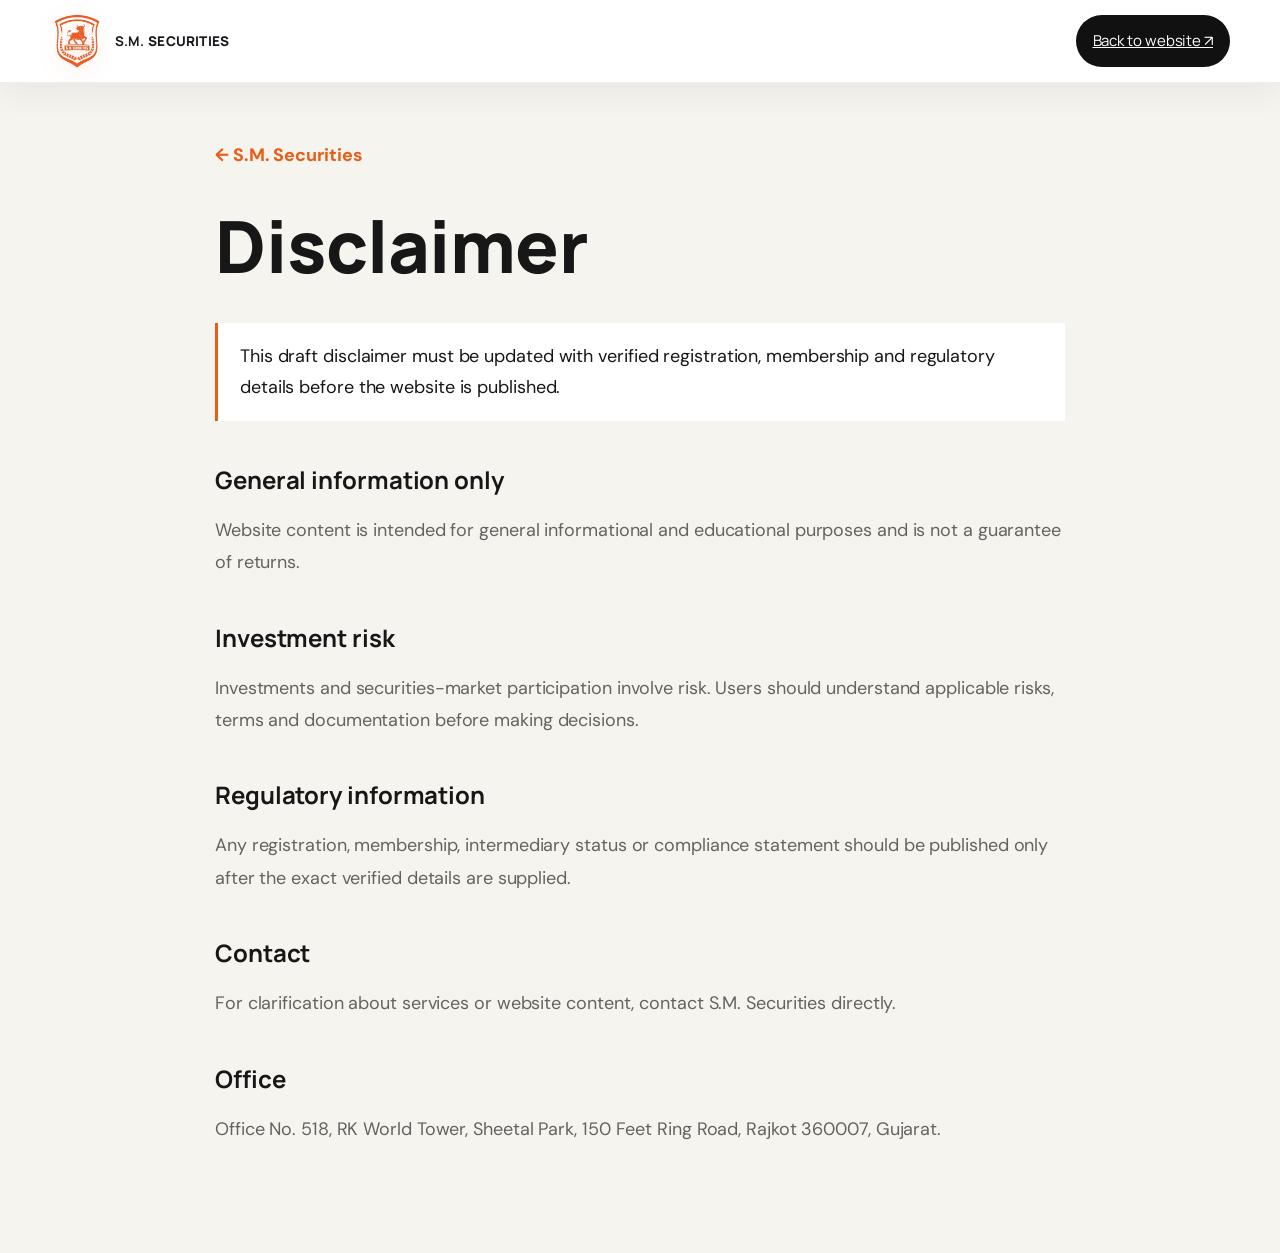
==== commit 05d5d923: "Add files via upload" ====
--- a/disclaimer.html
+++ b/disclaimer.html
@@ -1 +1 @@
-<!doctype html><html lang="en"><head><meta charset="utf-8"><meta name="viewport" content="width=device-width,initial-scale=1"><meta name="robots" content="index,follow"><link rel="icon" type="image/png" href="./favicon.png"><link rel="preconnect" href="https://fonts.googleapis.com"><link rel="preconnect" href="https://fonts.gstatic.com" crossorigin><link href="https://fonts.googleapis.com/css2?family=DM+Sans:wght@400;500;600;700&family=Manrope:wght@600;700;800&display=swap" rel="stylesheet"><link rel="stylesheet" href="styles.css"><title>Disclaimer | S.M. Securities</title><style>.legalPage{min-height:100vh;background:#f6f4ef;padding:140px 0 90px}.legalDoc{max-width:850px}.legalDoc>a{color:#f05a24;text-decoration:none;font-weight:700}.legalDoc h1{font:800 clamp(42px,6vw,72px) Manrope;margin:25px 0}.legalDoc h2{font:700 24px Manrope;margin:42px 0 12px}.legalDoc p,.legalDoc li{color:#65635f;line-height:1.8}.legalNotice{padding:18px 22px;background:#fff;border-left:3px solid #f05a24;margin:28px 0}.legalPage footer{margin-top:80px}</style><link rel="stylesheet" href="v12-contrast-fixes.css"></head><body><header class="header scrolled"><div class="container nav"><a class="brand" href="index.html"><img src="./logo-transparent.png" alt="S.M. Securities logo"><span>S.M. <b>SECURITIES</b></span></a><a class="navBtn" href="index.html">Back to website ↗</a></div></header><main class="legalPage"><div class="container legalDoc"><a href="index.html">← S.M. Securities</a><h1>Disclaimer</h1><div class="legalNotice">This draft disclaimer must be updated with verified registration, membership and regulatory details before the website is published.</div><h2>General information only</h2><p>Website content is intended for general informational and educational purposes and is not a guarantee of returns.</p><h2>Investment risk</h2><p>Investments and securities-market participation involve risk. Users should understand applicable risks, terms and documentation before making decisions.</p><h2>Regulatory information</h2><p>Any registration, membership, intermediary status or compliance statement should be published only after the exact verified details are supplied.</p><h2>Contact</h2><p>For clarification about services or website content, contact S.M. Securities directly.</p><h2>Office</h2><p>Office No. 518, RK World Tower, Sheetal Park, 150 Feet Ring Road, Rajkot 360007, Gujarat.</p></div></main></body></html>+<!doctype html><html lang="en"><head><meta charset="utf-8"><meta name="viewport" content="width=device-width,initial-scale=1"><meta name="robots" content="index,follow"><link rel="icon" type="image/png" href="./favicon.png"><link rel="preconnect" href="https://fonts.googleapis.com"><link rel="preconnect" href="https://fonts.gstatic.com" crossorigin><link href="https://fonts.googleapis.com/css2?family=DM+Sans:wght@400;500;600;700&family=Manrope:wght@600;700;800&display=swap" rel="stylesheet"><link rel="stylesheet" href="styles.css"><title>Disclaimer | S.M. Securities</title><style>.legalPage{min-height:100vh;background:#f6f4ef;padding:140px 0 90px}.legalDoc{max-width:850px}.legalDoc>a{color:#e85d17;text-decoration:none;font-weight:700}.legalDoc h1{font:800 clamp(42px,6vw,72px) Manrope;margin:25px 0}.legalDoc h2{font:700 24px Manrope;margin:42px 0 12px}.legalDoc p,.legalDoc li{color:#65635f;line-height:1.8}.legalNotice{padding:18px 22px;background:#fff;border-left:3px solid #e85d17;margin:28px 0}.legalPage footer{margin-top:80px}</style><link rel="stylesheet" href="v12-contrast-fixes.css"></head><body><header class="header scrolled"><div class="container nav"><a class="brand" href="index.html"><img src="./logo-transparent.png" alt="S.M. Securities logo"><span>S.M. <b>SECURITIES</b></span></a><a class="navBtn" href="index.html">Back to website ↗</a></div></header><main class="legalPage"><div class="container legalDoc"><a href="index.html">← S.M. Securities</a><h1>Disclaimer</h1><div class="legalNotice">This draft disclaimer must be updated with verified registration, membership and regulatory details before the website is published.</div><h2>General information only</h2><p>Website content is intended for general informational and educational purposes and is not a guarantee of returns.</p><h2>Investment risk</h2><p>Investments and securities-market participation involve risk. Users should understand applicable risks, terms and documentation before making decisions.</p><h2>Regulatory information</h2><p>Any registration, membership, intermediary status or compliance statement should be published only after the exact verified details are supplied.</p><h2>Contact</h2><p>For clarification about services or website content, contact S.M. Securities directly.</p><h2>Office</h2><p>Office No. 518, RK World Tower, Sheetal Park, 150 Feet Ring Road, Rajkot 360007, Gujarat.</p></div></main></body></html>
--- a/styles.css
+++ b/styles.css
@@ -1,7 +1,7 @@
-:root{--orange:#f05a24;--orange2:#ff743e;--ink:#111;--soft:#f5f3ef;--muted:#6c6c69;--line:#dedbd5;--white:#fff}*{box-sizing:border-box}html{scroll-behavior:smooth}body{margin:0;font-family:'DM Sans',sans-serif;color:var(--ink);background:#fff;-webkit-font-smoothing:antialiased}.container{width:min(1240px,calc(100% - 64px));margin:auto}.header{position:fixed;z-index:50;left:0;right:0;top:0;border-bottom:1px solid rgba(20,20,20,.08);background:rgba(255,255,255,.82);backdrop-filter:blur(18px)}.nav{height:84px;display:flex;align-items:center;justify-content:space-between}.brand{display:flex;align-items:center;gap:12px;text-decoration:none;color:#111;font:600 14px Manrope;letter-spacing:.07em}.brand img{width:48px;height:48px;object-fit:contain}.brand b{font-weight:800}.links{display:flex;align-items:center;gap:34px}.links a,.footerLinks a{color:#333;text-decoration:none;font-size:13px;font-weight:600}.links>a:not(.navBtn):hover{color:var(--orange)}.navBtn{background:#111;color:#fff!important;padding:14px 18px;border-radius:3px}.navBtn i{font-style:normal;margin-left:16px}.menu{display:none}.hero{min-height:820px;padding:165px 0 92px;background:linear-gradient(120deg,#f7f5f1 0%,#f2efe9 100%);position:relative;overflow:hidden}.heroGrid{display:grid;grid-template-columns:1.15fr .85fr;gap:85px;align-items:center}.kicker,.label{font-size:11px;letter-spacing:.18em;font-weight:800}.kicker{display:flex;align-items:center;gap:12px;margin-bottom:27px}.kicker span{width:28px;height:2px;background:var(--orange)}h1,h2,h3{font-family:Manrope,sans-serif}.hero h1{font-size:clamp(58px,6.2vw,91px);line-height:.98;letter-spacing:-.055em;margin:0 0 30px;max-width:850px}.hero h1 em{font-style:normal;color:var(--orange)}.heroCopy>p{font-size:18px;line-height:1.75;color:#65635f;max-width:660px}.actions{display:flex;align-items:center;gap:30px;margin:38px 0 64px}.btn{display:inline-flex;align-items:center;justify-content:space-between;gap:36px;min-width:220px;padding:17px 20px;text-decoration:none;font-size:13px;font-weight:700;border-radius:3px;transition:.25s}.primary{background:var(--orange);color:white}.primary:hover{background:#d94815;transform:translateY(-2px)}.textBtn{color:#222;text-decoration:none;font-size:13px;font-weight:700;border-bottom:1px solid #bbb;padding:14px 0}.textBtn span{margin-left:20px}.proof{display:flex;align-items:center;gap:30px}.proof>div:not(.line){display:flex;flex-direction:column}.proof strong{font:800 28px Manrope}.proof small{font-size:11px;color:#777;margin-top:4px}.proof .line{width:1px;height:40px;background:#d2cec7}.heroVisual{position:relative}.visualCard{height:550px;background:white;border:1px solid #e7e3dd;padding:26px;display:flex;flex-direction:column;align-items:center;justify-content:space-between;box-shadow:0 40px 90px rgba(30,25,20,.09)}.visualTop,.visualBottom{width:100%;display:flex;justify-content:space-between;align-items:center;font-size:10px;letter-spacing:.12em;color:#777}.visualCard>img{width:min(76%,360px);filter:drop-shadow(0 18px 25px rgba(240,90,36,.12))}.visualBottom{border-top:1px solid #eee;padding-top:20px;letter-spacing:0;font-size:11px}.pulse{display:inline-block;width:7px;height:7px;background:var(--orange);border-radius:50%;margin-right:7px}.floatTag{position:absolute;left:-55px;bottom:55px;background:#111;color:#aaa;padding:18px 22px;font-size:12px;line-height:1.55;box-shadow:0 18px 35px rgba(0,0,0,.18)}.floatTag b{color:#fff}.orb{position:absolute;border-radius:50%}.o1{width:420px;height:420px;border:1px solid rgba(240,90,36,.13);right:-180px;top:70px}.o2{width:160px;height:160px;background:rgba(240,90,36,.07);left:45%;bottom:-80px}.trust{border-bottom:1px solid var(--line);border-top:1px solid var(--line)}.trustRow{min-height:105px;display:grid;grid-template-columns:180px 1fr 80px;align-items:center;gap:30px}.trustRow>span:first-child{font-size:10px;letter-spacing:.17em;font-weight:800;color:var(--orange)}.trustRow p{font:600 17px Manrope;margin:0}.mark{font:800 24px Manrope;color:#d7d3cd;text-align:right}.section{padding:130px 0}.split{display:grid;grid-template-columns:.8fr 1.2fr;gap:120px}.label{color:var(--orange)}.sticky h2,.sectionHead h2,.valuesTop h2,.contact h2{font-size:clamp(42px,4.4vw,66px);line-height:1.04;letter-spacing:-.045em;margin:22px 0 0}.aboutBody .large{font-size:24px;line-height:1.55;color:#343331;margin:38px 0 70px}.principles{display:grid;grid-template-columns:repeat(3,1fr);gap:28px}.principles>div{border-top:1px solid #ccc;padding-top:22px}.principles span,.value>span{font-size:10px;color:var(--orange);font-weight:800}.principles h3{font-size:20px;margin:24px 0 10px}.principles p{font-size:13px;color:#777;line-height:1.6}.vision{background:#151515;color:#fff}.sectionHead{max-width:750px;margin-bottom:60px}.label.light{color:#ff9a74}.statementGrid{display:grid;grid-template-columns:1fr 1fr}.statement{min-height:590px;padding:46px;display:flex;flex-direction:column;justify-content:space-between;position:relative;overflow:hidden}.statement.orange{background:var(--orange)}.statement.black{background:#242424}.statement .num{position:absolute;right:28px;top:5px;font:800 140px Manrope;opacity:.08}.statement div>span{font-size:10px;letter-spacing:.17em;font-weight:800;opacity:.7}.statement h3{font-size:clamp(35px,3.4vw,50px);line-height:1.08;letter-spacing:-.035em;margin:110px 0 26px;max-width:520px}.statement p{font-size:16px;line-height:1.75;opacity:.78;max-width:530px}.statement>a{color:#fff;text-decoration:none;border-top:1px solid rgba(255,255,255,.25);padding-top:20px;font-size:12px;font-weight:700}.values{background:#f7f6f3}.valuesTop{display:grid;grid-template-columns:1fr .55fr;gap:100px;align-items:end;margin-bottom:70px}.valuesTop p{font-size:17px;line-height:1.7;color:#777;margin:0}.value{display:grid;grid-template-columns:70px .65fr 1fr 30px;align-items:center;min-height:115px;border-top:1px solid #d8d5cf;transition:.25s}.value:last-child{border-bottom:1px solid #d8d5cf}.value h3{font-size:25px;margin:0}.value p{font-size:14px;color:#777}.value b{font-weight:400;opacity:.35}.value:hover{padding-left:12px;background:#fff}.value:hover b{color:var(--orange);opacity:1}.contact{background:var(--orange);color:#fff}.contactGrid{display:grid;grid-template-columns:1.1fr .9fr;gap:110px;align-items:center}.contactCopy>p{font-size:17px;opacity:.78;margin:26px 0}.white{background:#fff;color:#111}.contactCard{background:#fff;color:#111;padding:10px 38px}.contactCard>div{padding:28px 0;border-bottom:1px solid #eee}.contactCard>div:last-child{border:0}.contactCard small{display:block;color:var(--orange);font-size:9px;letter-spacing:.16em;font-weight:800;margin-bottom:10px}.contactCard a{display:flex;justify-content:space-between;color:#111;text-decoration:none;font-weight:600}.contactCard p{margin:0;line-height:1.7;font-size:15px}.contactCard a span{color:var(--orange)}footer{background:#101010;color:#888;padding:54px 0 30px}.inverse{color:#fff}.inverse img{background:#fff}.footerTop{display:flex;justify-content:space-between;align-items:center}.footerLinks{display:flex;gap:30px}.footerLinks a,.top{color:#aaa}.top{font-size:12px;text-decoration:none}.legal{display:grid;grid-template-columns:.4fr 1fr;gap:100px;border-top:1px solid #2a2a2a;margin-top:42px;padding-top:25px;font-size:10px;line-height:1.6}.reveal{opacity:0;transform:translateY(24px);transition:opacity .7s ease,transform .7s ease}.reveal.visible{opacity:1;transform:none}@media(max-width:900px){.container{width:min(100% - 38px,1240px)}.menu{display:flex;width:42px;height:42px;border:0;background:#111;flex-direction:column;justify-content:center;gap:6px;padding:11px}.menu span{height:1px;background:#fff;width:100%}.links{display:none;position:absolute;top:84px;left:0;right:0;background:#fff;padding:25px 20px 35px;flex-direction:column;align-items:stretch;border-bottom:1px solid #ddd}.links.open{display:flex}.hero{padding-top:130px}.heroGrid,.split,.valuesTop,.contactGrid{grid-template-columns:1fr;gap:55px}.heroVisual{max-width:620px}.visualCard{height:460px}.floatTag{left:15px}.trustRow{grid-template-columns:120px 1fr}.mark{display:none}.statementGrid{grid-template-columns:1fr}.statement{min-height:500px}.principles{gap:16px}.value{grid-template-columns:45px .7fr 1fr 20px}.footerTop{flex-wrap:wrap;gap:25px}.legal{grid-template-columns:1fr;gap:5px}}@media(max-width:600px){.container{width:calc(100% - 28px)}.header .nav{height:72px}.brand img{width:40px;height:40px}.links{top:72px}.hero{padding:112px 0 65px;min-height:auto}.hero h1{font-size:49px}.heroCopy>p{font-size:16px}.actions{align-items:flex-start;flex-direction:column;margin-bottom:45px}.proof{gap:18px}.proof strong{font-size:23px}.visualCard{height:390px}.visualBottom{gap:7px}.floatTag{bottom:25px}.trustRow{grid-template-columns:1fr;padding:25px 0;gap:8px}.section{padding:85px 0}.split{gap:25px}.aboutBody .large{font-size:20px;margin-top:10px}.principles{grid-template-columns:1fr}.statement{padding:30px;min-height:520px}.statement h3{margin-top:90px}.valuesTop{gap:20px}.value{grid-template-columns:36px 1fr 20px;padding:22px 0}.value p{grid-column:2/3;margin:8px 0}.value b{grid-column:3;grid-row:1}.contactCard{padding:8px 24px}.footerTop,.footerLinks{align-items:flex-start;flex-direction:column}.legal{margin-top:30px}}
+:root{--orange:#e85d17;--orange2:#e85d17;--ink:#111;--soft:#f5f3ef;--muted:#6c6c69;--line:#dedbd5;--white:#fff}*{box-sizing:border-box}html{scroll-behavior:smooth}body{margin:0;font-family:'DM Sans',sans-serif;color:var(--ink);background:#fff;-webkit-font-smoothing:antialiased}.container{width:min(1240px,calc(100% - 64px));margin:auto}.header{position:fixed;z-index:50;left:0;right:0;top:0;border-bottom:1px solid rgba(20,20,20,.08);background:rgba(255,255,255,.82);backdrop-filter:blur(18px)}.nav{height:84px;display:flex;align-items:center;justify-content:space-between}.brand{display:flex;align-items:center;gap:12px;text-decoration:none;color:#111;font:600 14px Manrope;letter-spacing:.07em}.brand img{width:48px;height:48px;object-fit:contain}.brand b{font-weight:800}.links{display:flex;align-items:center;gap:34px}.links a,.footerLinks a{color:#333;text-decoration:none;font-size:13px;font-weight:600}.links>a:not(.navBtn):hover{color:var(--orange)}.navBtn{background:#111;color:#fff!important;padding:14px 18px;border-radius:3px}.navBtn i{font-style:normal;margin-left:16px}.menu{display:none}.hero{min-height:820px;padding:165px 0 92px;background:linear-gradient(120deg,#f7f5f1 0%,#f2efe9 100%);position:relative;overflow:hidden}.heroGrid{display:grid;grid-template-columns:1.15fr .85fr;gap:85px;align-items:center}.kicker,.label{font-size:11px;letter-spacing:.18em;font-weight:800}.kicker{display:flex;align-items:center;gap:12px;margin-bottom:27px}.kicker span{width:28px;height:2px;background:var(--orange)}h1,h2,h3{font-family:Manrope,sans-serif}.hero h1{font-size:clamp(58px,6.2vw,91px);line-height:.98;letter-spacing:-.055em;margin:0 0 30px;max-width:850px}.hero h1 em{font-style:normal;color:var(--orange)}.heroCopy>p{font-size:18px;line-height:1.75;color:#65635f;max-width:660px}.actions{display:flex;align-items:center;gap:30px;margin:38px 0 64px}.btn{display:inline-flex;align-items:center;justify-content:space-between;gap:36px;min-width:220px;padding:17px 20px;text-decoration:none;font-size:13px;font-weight:700;border-radius:3px;transition:.25s}.primary{background:var(--orange);color:white}.primary:hover{background:#e85d17;transform:translateY(-2px)}.textBtn{color:#222;text-decoration:none;font-size:13px;font-weight:700;border-bottom:1px solid #bbb;padding:14px 0}.textBtn span{margin-left:20px}.proof{display:flex;align-items:center;gap:30px}.proof>div:not(.line){display:flex;flex-direction:column}.proof strong{font:800 28px Manrope}.proof small{font-size:11px;color:#777;margin-top:4px}.proof .line{width:1px;height:40px;background:#d2cec7}.heroVisual{position:relative}.visualCard{height:550px;background:white;border:1px solid #e7e3dd;padding:26px;display:flex;flex-direction:column;align-items:center;justify-content:space-between;box-shadow:0 40px 90px rgba(30,25,20,.09)}.visualTop,.visualBottom{width:100%;display:flex;justify-content:space-between;align-items:center;font-size:10px;letter-spacing:.12em;color:#777}.visualCard>img{width:min(76%,360px);filter:drop-shadow(0 18px 25px rgba(232,93,23,.12))}.visualBottom{border-top:1px solid #eee;padding-top:20px;letter-spacing:0;font-size:11px}.pulse{display:inline-block;width:7px;height:7px;background:var(--orange);border-radius:50%;margin-right:7px}.floatTag{position:absolute;left:-55px;bottom:55px;background:#111;color:#aaa;padding:18px 22px;font-size:12px;line-height:1.55;box-shadow:0 18px 35px rgba(0,0,0,.18)}.floatTag b{color:#fff}.orb{position:absolute;border-radius:50%}.o1{width:420px;height:420px;border:1px solid rgba(232,93,23,.13);right:-180px;top:70px}.o2{width:160px;height:160px;background:rgba(232,93,23,.07);left:45%;bottom:-80px}.trust{border-bottom:1px solid var(--line);border-top:1px solid var(--line)}.trustRow{min-height:105px;display:grid;grid-template-columns:180px 1fr 80px;align-items:center;gap:30px}.trustRow>span:first-child{font-size:10px;letter-spacing:.17em;font-weight:800;color:var(--orange)}.trustRow p{font:600 17px Manrope;margin:0}.mark{font:800 24px Manrope;color:#d7d3cd;text-align:right}.section{padding:130px 0}.split{display:grid;grid-template-columns:.8fr 1.2fr;gap:120px}.label{color:var(--orange)}.sticky h2,.sectionHead h2,.valuesTop h2,.contact h2{font-size:clamp(42px,4.4vw,66px);line-height:1.04;letter-spacing:-.045em;margin:22px 0 0}.aboutBody .large{font-size:24px;line-height:1.55;color:#343331;margin:38px 0 70px}.principles{display:grid;grid-template-columns:repeat(3,1fr);gap:28px}.principles>div{border-top:1px solid #ccc;padding-top:22px}.principles span,.value>span{font-size:10px;color:var(--orange);font-weight:800}.principles h3{font-size:20px;margin:24px 0 10px}.principles p{font-size:13px;color:#777;line-height:1.6}.vision{background:#151515;color:#fff}.sectionHead{max-width:750px;margin-bottom:60px}.label.light{color:#e85d17}.statementGrid{display:grid;grid-template-columns:1fr 1fr}.statement{min-height:590px;padding:46px;display:flex;flex-direction:column;justify-content:space-between;position:relative;overflow:hidden}.statement.orange{background:var(--orange)}.statement.black{background:#242424}.statement .num{position:absolute;right:28px;top:5px;font:800 140px Manrope;opacity:.08}.statement div>span{font-size:10px;letter-spacing:.17em;font-weight:800;opacity:.7}.statement h3{font-size:clamp(35px,3.4vw,50px);line-height:1.08;letter-spacing:-.035em;margin:110px 0 26px;max-width:520px}.statement p{font-size:16px;line-height:1.75;opacity:.78;max-width:530px}.statement>a{color:#fff;text-decoration:none;border-top:1px solid rgba(255,255,255,.25);padding-top:20px;font-size:12px;font-weight:700}.values{background:#f7f6f3}.valuesTop{display:grid;grid-template-columns:1fr .55fr;gap:100px;align-items:end;margin-bottom:70px}.valuesTop p{font-size:17px;line-height:1.7;color:#777;margin:0}.value{display:grid;grid-template-columns:70px .65fr 1fr 30px;align-items:center;min-height:115px;border-top:1px solid #d8d5cf;transition:.25s}.value:last-child{border-bottom:1px solid #d8d5cf}.value h3{font-size:25px;margin:0}.value p{font-size:14px;color:#777}.value b{font-weight:400;opacity:.35}.value:hover{padding-left:12px;background:#fff}.value:hover b{color:var(--orange);opacity:1}.contact{background:var(--orange);color:#fff}.contactGrid{display:grid;grid-template-columns:1.1fr .9fr;gap:110px;align-items:center}.contactCopy>p{font-size:17px;opacity:.78;margin:26px 0}.white{background:#fff;color:#111}.contactCard{background:#fff;color:#111;padding:10px 38px}.contactCard>div{padding:28px 0;border-bottom:1px solid #eee}.contactCard>div:last-child{border:0}.contactCard small{display:block;color:var(--orange);font-size:9px;letter-spacing:.16em;font-weight:800;margin-bottom:10px}.contactCard a{display:flex;justify-content:space-between;color:#111;text-decoration:none;font-weight:600}.contactCard p{margin:0;line-height:1.7;font-size:15px}.contactCard a span{color:var(--orange)}footer{background:#101010;color:#888;padding:54px 0 30px}.inverse{color:#fff}.inverse img{background:#fff}.footerTop{display:flex;justify-content:space-between;align-items:center}.footerLinks{display:flex;gap:30px}.footerLinks a,.top{color:#aaa}.top{font-size:12px;text-decoration:none}.legal{display:grid;grid-template-columns:.4fr 1fr;gap:100px;border-top:1px solid #2a2a2a;margin-top:42px;padding-top:25px;font-size:10px;line-height:1.6}.reveal{opacity:0;transform:translateY(24px);transition:opacity .7s ease,transform .7s ease}.reveal.visible{opacity:1;transform:none}@media(max-width:900px){.container{width:min(100% - 38px,1240px)}.menu{display:flex;width:42px;height:42px;border:0;background:#111;flex-direction:column;justify-content:center;gap:6px;padding:11px}.menu span{height:1px;background:#fff;width:100%}.links{display:none;position:absolute;top:84px;left:0;right:0;background:#fff;padding:25px 20px 35px;flex-direction:column;align-items:stretch;border-bottom:1px solid #ddd}.links.open{display:flex}.hero{padding-top:130px}.heroGrid,.split,.valuesTop,.contactGrid{grid-template-columns:1fr;gap:55px}.heroVisual{max-width:620px}.visualCard{height:460px}.floatTag{left:15px}.trustRow{grid-template-columns:120px 1fr}.mark{display:none}.statementGrid{grid-template-columns:1fr}.statement{min-height:500px}.principles{gap:16px}.value{grid-template-columns:45px .7fr 1fr 20px}.footerTop{flex-wrap:wrap;gap:25px}.legal{grid-template-columns:1fr;gap:5px}}@media(max-width:600px){.container{width:calc(100% - 28px)}.header .nav{height:72px}.brand img{width:40px;height:40px}.links{top:72px}.hero{padding:112px 0 65px;min-height:auto}.hero h1{font-size:49px}.heroCopy>p{font-size:16px}.actions{align-items:flex-start;flex-direction:column;margin-bottom:45px}.proof{gap:18px}.proof strong{font-size:23px}.visualCard{height:390px}.visualBottom{gap:7px}.floatTag{bottom:25px}.trustRow{grid-template-columns:1fr;padding:25px 0;gap:8px}.section{padding:85px 0}.split{gap:25px}.aboutBody .large{font-size:20px;margin-top:10px}.principles{grid-template-columns:1fr}.statement{padding:30px;min-height:520px}.statement h3{margin-top:90px}.valuesTop{gap:20px}.value{grid-template-columns:36px 1fr 20px;padding:22px 0}.value p{grid-column:2/3;margin:8px 0}.value b{grid-column:3;grid-row:1}.contactCard{padding:8px 24px}.footerTop,.footerLinks{align-items:flex-start;flex-direction:column}.legal{margin-top:30px}}
 /* Corporate expansion */
 .services{background:#fff}.servicesHead{display:grid;grid-template-columns:1fr .65fr;gap:90px;align-items:end;margin-bottom:65px}.servicesHead h2,.trustCopy h2{font-size:clamp(42px,4.4vw,66px);line-height:1.04;letter-spacing:-.045em;margin:22px 0 0}.servicesHead>p{font-size:16px;line-height:1.75;color:#777;margin:0}.serviceGrid{display:grid;grid-template-columns:repeat(4,1fr);border-top:1px solid var(--line);border-left:1px solid var(--line)}.serviceCard{padding:32px;min-height:390px;border-right:1px solid var(--line);border-bottom:1px solid var(--line);display:flex;flex-direction:column;transition:.3s}.serviceCard>span{font-size:10px;color:var(--orange);font-weight:800}.serviceIcon{font:400 32px Manrope;margin:48px 0 28px}.serviceCard h3{font-size:22px;line-height:1.25;margin:0 0 16px}.serviceCard p{font-size:13px;line-height:1.7;color:#777}.serviceCard a{margin-top:auto;color:#111;text-decoration:none;font-size:12px;font-weight:700}.serviceCard:hover{transform:translateY(-6px);box-shadow:0 24px 55px rgba(20,20,20,.08);border-color:transparent;position:relative;z-index:2}.serviceCard:hover a{color:var(--orange)}
-.trustSection{background:#f3f1ec}.trustGrid{display:grid;grid-template-columns:1fr 1fr;gap:100px}.trustCopy>p{font-size:17px;line-height:1.75;color:#686662;max-width:600px;margin:28px 0}.trustNote{border-left:3px solid var(--orange);background:#fff;padding:20px 24px;display:flex;flex-direction:column;gap:6px}.trustNote b{font-size:12px}.trustNote span{font-size:12px;line-height:1.55;color:#777}.trustCards{background:#111;color:#fff;padding:12px 38px}.trustCards>div{padding:30px 0;border-bottom:1px solid #303030}.trustCards>div:last-child{border:0}.trustCards small{font-size:9px;letter-spacing:.15em;color:#ff9a74;font-weight:800}.trustCards strong{display:block;font:700 22px Manrope;margin:10px 0}.trustCards p{color:#aaa;font-size:13px;line-height:1.6;margin:0}
+.trustSection{background:#f3f1ec}.trustGrid{display:grid;grid-template-columns:1fr 1fr;gap:100px}.trustCopy>p{font-size:17px;line-height:1.75;color:#686662;max-width:600px;margin:28px 0}.trustNote{border-left:3px solid var(--orange);background:#fff;padding:20px 24px;display:flex;flex-direction:column;gap:6px}.trustNote b{font-size:12px}.trustNote span{font-size:12px;line-height:1.55;color:#777}.trustCards{background:#111;color:#fff;padding:12px 38px}.trustCards>div{padding:30px 0;border-bottom:1px solid #303030}.trustCards>div:last-child{border:0}.trustCards small{font-size:9px;letter-spacing:.15em;color:#e85d17;font-weight:800}.trustCards strong{display:block;font:700 22px Manrope;margin:10px 0}.trustCards p{color:#aaa;font-size:13px;line-height:1.6;margin:0}
 .contactGrid{grid-template-columns:.85fr .65fr 1fr;gap:50px}.contactCard{height:100%}.directionLink{margin-top:12px!important;font-size:12px!important;color:var(--orange)!important}.placeholder{font-style:normal;font-size:10px;color:#999}.enquiryForm{background:#fff;color:#111;padding:32px}.formHead small{color:var(--orange);font-size:9px;letter-spacing:.16em;font-weight:800}.formHead h3{font-size:26px;margin:8px 0 22px}.enquiryForm label{display:block;font-size:10px;font-weight:800;letter-spacing:.08em;margin:13px 0}.enquiryForm input,.enquiryForm select,.enquiryForm textarea{width:100%;border:0;border-bottom:1px solid #ddd;background:#fff;padding:11px 0;font:500 13px 'DM Sans';outline:none;border-radius:0}.enquiryForm input:focus,.enquiryForm select:focus,.enquiryForm textarea:focus{border-color:var(--orange)}.formSubmit{width:100%;margin-top:18px;border:0;background:#111;color:#fff;padding:15px 17px;display:flex;justify-content:space-between;font-weight:700;cursor:pointer}.formSubmit:hover{background:#292929}.formStatus{font-size:11px;line-height:1.5;margin:12px 0 0;color:#555}.corporateFooter{display:grid;grid-template-columns:1.5fr .6fr .8fr 1fr;gap:70px}.corporateFooter>div:not(.footerAbout){display:flex;flex-direction:column;gap:12px}.corporateFooter h4{color:#fff;font-size:11px;letter-spacing:.12em;margin:5px 0 10px}.corporateFooter a{color:#999;text-decoration:none;font-size:12px}.corporateFooter a:hover{color:#fff}.corporateFooter p{font-size:12px;line-height:1.7;margin:0;color:#777}.footerAbout>p{max-width:340px;margin-top:20px}.whatsappFloat{position:fixed;right:24px;bottom:24px;z-index:70;background:#111;color:#fff;text-decoration:none;display:flex;align-items:center;gap:10px;padding:10px 15px 10px 10px;box-shadow:0 14px 35px rgba(0,0,0,.22);font-size:11px}.whatsappFloat span{width:32px;height:32px;background:var(--orange);display:grid;place-items:center;border-radius:50%;font-size:10px;font-weight:800}.whatsappFloat b{font-weight:700}.header.scrolled{background:rgba(255,255,255,.96);box-shadow:0 8px 30px rgba(0,0,0,.06)}
 @media(max-width:1050px){.serviceGrid{grid-template-columns:1fr 1fr}.contactGrid{grid-template-columns:1fr 1fr}.contactCopy{grid-column:1/-1}.corporateFooter{grid-template-columns:1fr 1fr}}
 @media(max-width:900px){.servicesHead,.trustGrid{grid-template-columns:1fr;gap:35px}.corporateFooter{gap:40px}}
@@ -12,7 +12,7 @@
 body{overflow-x:hidden}.page-progress{position:fixed;left:0;right:0;top:0;height:2px;z-index:100;background:transparent}.page-progress span{display:block;height:100%;width:0;background:var(--orange);transition:width .08s linear}
 .header{transition:background .35s var(--ease),box-shadow .35s var(--ease),transform .35s var(--ease)}
 .navBtn,.btn,.formSubmit,.serviceCard,.value,.contactCard,.enquiryForm,.trustCards,.visualCard{transition:all .38s var(--ease)}
-.hero{background:radial-gradient(circle at 80% 20%,rgba(240,90,36,.09),transparent 28%),linear-gradient(135deg,#faf9f6 0%,#f1eee8 100%)}
+.hero{background:radial-gradient(circle at 80% 20%,rgba(232,93,23,.09),transparent 28%),linear-gradient(135deg,#faf9f6 0%,#f1eee8 100%)}
 .heroGrid{min-height:650px}.heroCopy{padding:12px 0}.hero h1{text-wrap:balance}.heroCopy>p{max-width:610px}.proof strong{font-variant-numeric:tabular-nums;min-width:110px;letter-spacing:-.03em}.proof small{letter-spacing:.01em}
 .visualCard{border-radius:var(--radius);overflow:hidden}.visualCard:hover{transform:translateY(-5px);box-shadow:0 48px 100px rgba(30,25,20,.13)}.floatTag{border-radius:12px}.serviceGrid{border-radius:var(--radius);overflow:hidden}.serviceCard{background:#fff}.serviceCard:hover{transform:translateY(-8px)}
 .statementGrid{gap:18px}.statement{border-radius:var(--radius)}.trustCards,.trustNote,.contactCard,.enquiryForm{border-radius:var(--radius)}.contactCard,.enquiryForm{box-shadow:0 22px 65px rgba(118,39,10,.12)}
@@ -26,7 +26,7 @@
 @media(prefers-reduced-motion:reduce){html{scroll-behavior:auto}.reveal{opacity:1;transform:none;transition:none}*,*:before,*:after{animation-duration:.01ms!important;transition-duration:.01ms!important}}
 /* Clean refinement */
 :root{--radius:18px;--shadow:0 24px 70px rgba(18,18,18,.075)}
-body{letter-spacing:-.005em}section{scroll-margin-top:82px}.header{transition:background .35s ease,box-shadow .35s ease,border-color .35s ease}.brand img{object-fit:contain;background:transparent!important}.brand{gap:10px}.hero{background:radial-gradient(circle at 78% 22%,rgba(240,90,36,.09),transparent 27%),linear-gradient(135deg,#faf9f6,#f2efe9)}.heroGrid{gap:100px}.visualCard{border-radius:26px;border-color:rgba(20,20,20,.06);box-shadow:var(--shadow);background:rgba(255,255,255,.76);backdrop-filter:blur(12px)}.visualCard>img{width:min(68%,320px);filter:drop-shadow(0 20px 30px rgba(240,90,36,.14))}.floatTag{border-radius:14px}.btn,.navBtn,.formSubmit,.whatsappFloat{border-radius:999px}.navBtn{padding-left:20px;padding-right:20px}.serviceGrid{border:0;gap:14px}.serviceCard{border:1px solid #e8e5df!important;border-radius:18px;min-height:370px;background:#fff}.serviceCard:hover{transform:translateY(-5px);box-shadow:var(--shadow)}.statementGrid{gap:16px}.statement{border-radius:22px;min-height:560px}.trustCards,.trustNote,.contactCard,.enquiryForm{border-radius:18px}.contactCard,.enquiryForm{box-shadow:0 20px 60px rgba(111,42,17,.13)}.values{background:#faf9f6}.value{border-color:#e7e4de;transition:background .3s ease,transform .3s ease,padding .3s ease}.value:hover{border-radius:12px;transform:translateX(4px)}.value b{display:none}.process{background:#fff}.processHead{display:grid;grid-template-columns:1fr .72fr;gap:90px;align-items:end;margin-bottom:64px}.processHead h2{font-size:clamp(42px,4.4vw,66px);line-height:1.04;letter-spacing:-.045em;margin:22px 0 0}.processHead>p{color:#777;line-height:1.8;margin:0}.processGrid{display:grid;grid-template-columns:1fr 1fr;gap:14px}.processStep{display:grid;grid-template-columns:52px 1fr;gap:24px;padding:34px;border:1px solid #e8e5df;border-radius:18px;min-height:210px;transition:transform .3s ease,box-shadow .3s ease,border-color .3s ease}.processStep:hover{transform:translateY(-4px);box-shadow:var(--shadow);border-color:transparent}.processStep>span{font:800 11px Manrope;color:var(--orange)}.processStep small{font-size:9px;letter-spacing:.16em;font-weight:800;color:#999}.processStep h3{font-size:22px;margin:10px 0}.processStep p{font-size:14px;line-height:1.7;color:#777;margin:0}.reveal{transform:translateY(18px);transition:opacity .8s cubic-bezier(.22,1,.36,1),transform .8s cubic-bezier(.22,1,.36,1)}.whatsappFloat{padding-right:18px}.corporateFooter{align-items:start}.inverse img{background:transparent!important}.footerAbout .brand img{width:54px;height:54px}.contact{background:linear-gradient(135deg,#ed521d,#f66b36)}
+body{letter-spacing:-.005em}section{scroll-margin-top:82px}.header{transition:background .35s ease,box-shadow .35s ease,border-color .35s ease}.brand img{object-fit:contain;background:transparent!important}.brand{gap:10px}.hero{background:radial-gradient(circle at 78% 22%,rgba(232,93,23,.09),transparent 27%),linear-gradient(135deg,#faf9f6,#f2efe9)}.heroGrid{gap:100px}.visualCard{border-radius:26px;border-color:rgba(20,20,20,.06);box-shadow:var(--shadow);background:rgba(255,255,255,.76);backdrop-filter:blur(12px)}.visualCard>img{width:min(68%,320px);filter:drop-shadow(0 20px 30px rgba(232,93,23,.14))}.floatTag{border-radius:14px}.btn,.navBtn,.formSubmit,.whatsappFloat{border-radius:999px}.navBtn{padding-left:20px;padding-right:20px}.serviceGrid{border:0;gap:14px}.serviceCard{border:1px solid #e8e5df!important;border-radius:18px;min-height:370px;background:#fff}.serviceCard:hover{transform:translateY(-5px);box-shadow:var(--shadow)}.statementGrid{gap:16px}.statement{border-radius:22px;min-height:560px}.trustCards,.trustNote,.contactCard,.enquiryForm{border-radius:18px}.contactCard,.enquiryForm{box-shadow:0 20px 60px rgba(111,42,17,.13)}.values{background:#faf9f6}.value{border-color:#e7e4de;transition:background .3s ease,transform .3s ease,padding .3s ease}.value:hover{border-radius:12px;transform:translateX(4px)}.value b{display:none}.process{background:#fff}.processHead{display:grid;grid-template-columns:1fr .72fr;gap:90px;align-items:end;margin-bottom:64px}.processHead h2{font-size:clamp(42px,4.4vw,66px);line-height:1.04;letter-spacing:-.045em;margin:22px 0 0}.processHead>p{color:#777;line-height:1.8;margin:0}.processGrid{display:grid;grid-template-columns:1fr 1fr;gap:14px}.processStep{display:grid;grid-template-columns:52px 1fr;gap:24px;padding:34px;border:1px solid #e8e5df;border-radius:18px;min-height:210px;transition:transform .3s ease,box-shadow .3s ease,border-color .3s ease}.processStep:hover{transform:translateY(-4px);box-shadow:var(--shadow);border-color:transparent}.processStep>span{font:800 11px Manrope;color:var(--orange)}.processStep small{font-size:9px;letter-spacing:.16em;font-weight:800;color:#999}.processStep h3{font-size:22px;margin:10px 0}.processStep p{font-size:14px;line-height:1.7;color:#777;margin:0}.reveal{transform:translateY(18px);transition:opacity .8s cubic-bezier(.22,1,.36,1),transform .8s cubic-bezier(.22,1,.36,1)}.whatsappFloat{padding-right:18px}.corporateFooter{align-items:start}.inverse img{background:transparent!important}.footerAbout .brand img{width:54px;height:54px}.contact{background:linear-gradient(135deg,#e85d17,#e85d17)}
 @media(max-width:900px){.processHead{grid-template-columns:1fr;gap:24px}.heroGrid{gap:55px}}
 @media(max-width:600px){.processGrid{grid-template-columns:1fr}.processStep{padding:26px;grid-template-columns:38px 1fr}.visualCard>img{width:min(66%,260px)}.hero h1{font-size:46px;line-height:1.02}.proof{align-items:flex-start}.serviceGrid{gap:10px}}
 
@@ -34,9 +34,9 @@
 :root{--radius:18px;--ease:cubic-bezier(.22,1,.36,1)}
 body{overflow-x:hidden}.section{scroll-margin-top:82px}.links a.active{color:var(--orange)}.links a:not(.navBtn){position:relative}.links a:not(.navBtn)::after{content:"";position:absolute;left:0;right:100%;bottom:-9px;height:1px;background:var(--orange);transition:right .35s var(--ease)}.links a.active::after,.links a:hover::after{right:0}
 .why{background:#fff}.whyHead{max-width:820px;margin-bottom:58px}.whyHead h2,.teamIntro h2,.faqIntro h2{font-size:clamp(42px,4.4vw,66px);line-height:1.04;letter-spacing:-.045em;margin:22px 0}.whyHead>p,.faqIntro>p{color:#74716c;line-height:1.8;max-width:650px}.whyGrid{display:grid;grid-template-columns:repeat(4,1fr);gap:14px}.whyCard{padding:34px;min-height:310px;border:1px solid #e7e3dc;border-radius:var(--radius);display:flex;flex-direction:column;transition:transform .45s var(--ease),box-shadow .45s var(--ease),border-color .45s}.whyCard>span{font-size:10px;color:var(--orange);font-weight:800}.whyCard h3{font-size:22px;margin:auto 0 14px}.whyCard p{font-size:13px;line-height:1.75;color:#777;margin:0}.whyCard:hover{transform:translateY(-6px);border-color:transparent;box-shadow:0 24px 60px rgba(30,24,18,.08)}
-.team{background:#141414;color:#fff}.teamGrid{display:grid;grid-template-columns:.82fr 1.18fr;gap:100px;align-items:start}.teamIntro{position:sticky;top:125px}.teamIntro p{color:#aaa;line-height:1.8;max-width:520px}.textLink{display:inline-block;margin-top:22px;text-decoration:none;font-size:13px;font-weight:700}.lightLink{color:#fff}.teamCards{display:grid;gap:16px}.teamCard{background:#202020;border:1px solid #2c2c2c;border-radius:var(--radius);padding:26px;display:grid;grid-template-columns:130px 1fr;gap:28px;align-items:center;transition:transform .4s var(--ease),background .4s}.teamCard:hover{transform:translateX(5px);background:#242424}.avatar{width:130px;height:150px;border-radius:14px;background:#fff;display:grid;place-items:center;overflow:hidden}.avatar img{width:80%;height:80%;object-fit:contain}.avatar.monogram{background:linear-gradient(145deg,var(--orange),#d84714);color:#fff;font:800 30px Manrope}.teamCard small{font-size:9px;letter-spacing:.16em;color:#ff9a74;font-weight:800}.teamCard h3{font-size:26px;margin:9px 0}.teamCard p{color:#aaa;font-size:13px;line-height:1.7;margin:0}
+.team{background:#141414;color:#fff}.teamGrid{display:grid;grid-template-columns:.82fr 1.18fr;gap:100px;align-items:start}.teamIntro{position:sticky;top:125px}.teamIntro p{color:#aaa;line-height:1.8;max-width:520px}.textLink{display:inline-block;margin-top:22px;text-decoration:none;font-size:13px;font-weight:700}.lightLink{color:#fff}.teamCards{display:grid;gap:16px}.teamCard{background:#202020;border:1px solid #2c2c2c;border-radius:var(--radius);padding:26px;display:grid;grid-template-columns:130px 1fr;gap:28px;align-items:center;transition:transform .4s var(--ease),background .4s}.teamCard:hover{transform:translateX(5px);background:#242424}.avatar{width:130px;height:150px;border-radius:14px;background:#fff;display:grid;place-items:center;overflow:hidden}.avatar img{width:80%;height:80%;object-fit:contain}.avatar.monogram{background:linear-gradient(145deg,var(--orange),#e85d17);color:#fff;font:800 30px Manrope}.teamCard small{font-size:9px;letter-spacing:.16em;color:#e85d17;font-weight:800}.teamCard h3{font-size:26px;margin:9px 0}.teamCard p{color:#aaa;font-size:13px;line-height:1.7;margin:0}
 .faq{background:#f6f4ef}.faqGrid{display:grid;grid-template-columns:.75fr 1.25fr;gap:100px}.faqIntro{position:sticky;top:125px;align-self:start}.accordion details{border-top:1px solid #d8d4cc}.accordion details:last-child{border-bottom:1px solid #d8d4cc}.accordion summary{list-style:none;cursor:pointer;padding:25px 0;display:flex;justify-content:space-between;gap:20px;font:700 18px Manrope}.accordion summary::-webkit-details-marker{display:none}.accordion summary span{font-size:24px;font-weight:400;color:var(--orange);transition:transform .3s}.accordion details[open] summary span{transform:rotate(45deg)}.accordion details p{margin:-8px 50px 25px 0;color:#777;line-height:1.75;font-size:14px}
-.enquiryForm input:invalid:not(:placeholder-shown){border-color:#b52d1c}.field-error{font-size:10px;color:#8b2115;margin-top:6px;display:none}.enquiryForm label.has-error .field-error{display:block}.legal a{color:#aaa;text-decoration:none}.legal a:hover{color:#fff}
+.enquiryForm input:invalid:not(:placeholder-shown){border-color:#e85d17}.field-error{font-size:10px;color:#e85d17;margin-top:6px;display:none}.enquiryForm label.has-error .field-error{display:block}.legal a{color:#aaa;text-decoration:none}.legal a:hover{color:#fff}
 .reveal{transition-duration:.8s;transition-timing-function:var(--ease)}
 @media(max-width:1100px){.whyGrid{grid-template-columns:1fr 1fr}.teamGrid,.faqGrid{grid-template-columns:1fr;gap:48px}.teamIntro,.faqIntro{position:static}.links{gap:18px}.links a{font-size:12px}}
 @media(max-width:900px){.links a.active::after,.links a:hover::after{display:none}.teamCard{grid-template-columns:100px 1fr}.avatar{width:100px;height:120px}}
@@ -52,7 +52,7 @@
 .whatsappFloat .waIcon svg{width:20px;height:20px;display:block}
 
 /* Premium interaction pass — Oct 2026 */
-:root{--orange-deep:#e94f1a;--orange-warm:#f36a35;--hover-tint:#fff6f1;--shadow-hover:0 22px 55px rgba(30,24,18,.10)}
+:root{--orange-deep:#e85d17;--orange-warm:#e85d17;--hover-tint:#fff6f1;--shadow-hover:0 22px 55px rgba(30,24,18,.10)}
 a,button,.serviceCard,.whyCard,.processStep,.statement,.value,.contactCard>div{transition-timing-function:var(--ease)}
 .btn,.navBtn,.formSubmit{transition:transform .35s var(--ease),box-shadow .35s var(--ease),background .35s ease,color .35s ease}
 .btn span,.navBtn i,.formSubmit span,.serviceCard a,.statement>a,.directionLink span,.textLink{transition:transform .35s var(--ease),color .35s ease}
@@ -61,8 +61,8 @@
 .primary:hover{background:var(--orange-deep)}
 .white:hover{background:#111;color:#fff}
 .textBtn{transition:color .3s ease,border-color .3s ease}.textBtn:hover{color:var(--orange);border-color:var(--orange)}.textBtn span{display:inline-block;transition:transform .35s var(--ease)}.textBtn:hover span{transform:translateY(4px)}
-.serviceCard{position:relative;overflow:hidden;transition:transform .4s var(--ease),box-shadow .4s var(--ease),border-color .4s ease,background .4s ease}.serviceCard::before{content:"";position:absolute;left:0;top:0;width:100%;height:3px;background:var(--orange);transform:scaleX(0);transform-origin:left;transition:transform .4s var(--ease)}.serviceCard:hover{background:var(--hover-tint);transform:translateY(-7px);box-shadow:var(--shadow-hover);border-color:rgba(240,90,36,.18)!important}.serviceCard:hover::before{transform:scaleX(1)}.serviceIcon{transition:transform .4s var(--ease),color .3s ease}.serviceCard:hover .serviceIcon{color:var(--orange);transform:translateY(-3px) rotate(-4deg)}.serviceCard a{display:inline-block}.serviceCard:hover a{color:var(--orange);transform:translateX(4px)}
-.whyCard{position:relative;overflow:hidden}.whyCard::after{content:"";position:absolute;inset:0;background:linear-gradient(145deg,rgba(240,90,36,.055),transparent 58%);opacity:0;transition:opacity .4s ease}.whyCard>*{position:relative;z-index:1}.whyCard:hover{background:#fffaf7;box-shadow:var(--shadow-hover);border-color:rgba(240,90,36,.16)}.whyCard:hover::after{opacity:1}.whyCard:hover>span{color:var(--orange-deep)}
+.serviceCard{position:relative;overflow:hidden;transition:transform .4s var(--ease),box-shadow .4s var(--ease),border-color .4s ease,background .4s ease}.serviceCard::before{content:"";position:absolute;left:0;top:0;width:100%;height:3px;background:var(--orange);transform:scaleX(0);transform-origin:left;transition:transform .4s var(--ease)}.serviceCard:hover{background:var(--hover-tint);transform:translateY(-7px);box-shadow:var(--shadow-hover);border-color:rgba(232,93,23,.18)!important}.serviceCard:hover::before{transform:scaleX(1)}.serviceIcon{transition:transform .4s var(--ease),color .3s ease}.serviceCard:hover .serviceIcon{color:var(--orange);transform:translateY(-3px) rotate(-4deg)}.serviceCard a{display:inline-block}.serviceCard:hover a{color:var(--orange);transform:translateX(4px)}
+.whyCard{position:relative;overflow:hidden}.whyCard::after{content:"";position:absolute;inset:0;background:linear-gradient(145deg,rgba(232,93,23,.055),transparent 58%);opacity:0;transition:opacity .4s ease}.whyCard>*{position:relative;z-index:1}.whyCard:hover{background:#fffaf7;box-shadow:var(--shadow-hover);border-color:rgba(232,93,23,.16)}.whyCard:hover::after{opacity:1}.whyCard:hover>span{color:var(--orange-deep)}
 .statement{transition:transform .5s var(--ease),box-shadow .5s var(--ease),filter .5s ease}.statement::after{content:"";position:absolute;inset:-35%;background:radial-gradient(circle,rgba(255,255,255,.15),transparent 42%);transform:translate(-30%,30%);opacity:0;transition:opacity .55s ease,transform .7s var(--ease);pointer-events:none}.statement>*{position:relative;z-index:1}.statement:hover{transform:translateY(-5px);box-shadow:0 28px 70px rgba(0,0,0,.20)}.statement:hover::after{opacity:1;transform:translate(20%,-10%)}.statement>a{display:block}.statement:hover>a{border-color:rgba(255,255,255,.55)}
 .value{padding-left:14px;padding-right:14px}.value:hover{background:var(--hover-tint);padding-left:22px;transform:translateX(5px);box-shadow:inset 3px 0 0 var(--orange)}.value h3{transition:color .3s ease}.value:hover h3{color:var(--orange-deep)}
 .ceoPhoto::after,.insightImage::after{content:"";position:absolute;inset:0;background:linear-gradient(180deg,transparent 55%,rgba(17,17,17,.18));opacity:0;transition:opacity .6s ease;pointer-events:none}.ceoPhoto:hover::after,.insightImage:hover::after{opacity:1}.insightImage{position:relative}.ceoPhoto img,.insightImage img{transition:transform 1s var(--ease),filter .6s ease}.ceoPhoto:hover img,.insightImage:hover img{transform:scale(1.035);filter:saturate(1.04) contrast(1.02)}
@@ -74,7 +74,7 @@
 
 /* Brand refinement — premium clean system */
 :root{--ink:#121212;--soft:#f7f5f1;--line:#e7e2da;--muted:#6e6b66;--radius:18px;--ease:cubic-bezier(.2,.7,.2,1)}
-body{background:#fbfaf8}.container{width:min(1180px,calc(100% - 56px))}.header{background:rgba(251,250,248,.9);border-color:rgba(17,17,17,.07)}.nav{height:78px}.brand img{width:44px;height:44px}.links{gap:22px}.links a{font-size:12px}.navBtn{border-radius:999px;padding:13px 18px}.hero{min-height:auto;padding:150px 0 100px;background:radial-gradient(circle at 82% 20%,rgba(240,90,36,.10),transparent 25%),linear-gradient(135deg,#fbfaf8,#f3efe8)}.heroGrid{grid-template-columns:1.08fr .92fr;gap:72px}.hero h1{font-size:clamp(52px,5.5vw,78px);line-height:1.01;max-width:760px}.heroCopy>p{max-width:610px;font-size:17px}.visualCard{height:510px;border-radius:24px;border-color:#ebe5dc;box-shadow:0 30px 80px rgba(32,24,18,.08)}.floatTag{border-radius:14px;left:-35px}.trustRow{min-height:92px}.section{padding:112px 0}.sticky h2,.sectionHead h2,.valuesTop h2,.contact h2,.servicesHead h2,.trustCopy h2{font-size:clamp(38px,4vw,58px)}.aboutBody .large{font-size:22px;margin:26px 0 48px}.principles>div{padding:24px;border:1px solid var(--line);border-radius:var(--radius);background:#fff}.vision{background:#121212}.statementGrid{gap:16px}.statement{min-height:520px;border-radius:24px;padding:42px}.statement.orange{background:linear-gradient(145deg,#f05a24,#e64d18)}.statement.black{background:#202020}.statement h3{margin-top:90px}.services{background:#fbfaf8}.servicesHead{margin-bottom:48px}.serviceGrid{grid-template-columns:repeat(3,1fr);gap:16px;border:0}.serviceCard{min-height:310px;border:1px solid var(--line)!important;border-radius:var(--radius);background:#fff;padding:28px}.serviceIcon{margin-top:52px}.processGrid,.whyGrid{gap:16px}.processStep,.whyCard{border-radius:var(--radius);overflow:hidden}.whyCard{background:#fff;border:1px solid var(--line)}.insightVisual{margin:0 18px;border-radius:28px;background:#151515}.insightImage{border-radius:18px}.values{background:#f4f1eb}.value{border-color:#ddd7ce;border-radius:12px}.faqGrid{gap:80px}.accordion details{background:#fff;border:1px solid var(--line);border-radius:14px;padding:0 20px;margin-bottom:10px}.trustSection{background:#fbfaf8}.trustCards{border-radius:22px;overflow:hidden;box-shadow:0 18px 55px rgba(30,24,18,.06)}.contact{margin:0 18px 18px;border-radius:28px}.contactCard,.enquiryForm{border-radius:20px;box-shadow:0 22px 60px rgba(90,35,12,.12)}.corporateFooter{padding-top:8px}.whatsappFloat{border-radius:999px}
+body{background:#fbfaf8}.container{width:min(1180px,calc(100% - 56px))}.header{background:rgba(251,250,248,.9);border-color:rgba(17,17,17,.07)}.nav{height:78px}.brand img{width:44px;height:44px}.links{gap:22px}.links a{font-size:12px}.navBtn{border-radius:999px;padding:13px 18px}.hero{min-height:auto;padding:150px 0 100px;background:radial-gradient(circle at 82% 20%,rgba(232,93,23,.10),transparent 25%),linear-gradient(135deg,#fbfaf8,#f3efe8)}.heroGrid{grid-template-columns:1.08fr .92fr;gap:72px}.hero h1{font-size:clamp(52px,5.5vw,78px);line-height:1.01;max-width:760px}.heroCopy>p{max-width:610px;font-size:17px}.visualCard{height:510px;border-radius:24px;border-color:#ebe5dc;box-shadow:0 30px 80px rgba(32,24,18,.08)}.floatTag{border-radius:14px;left:-35px}.trustRow{min-height:92px}.section{padding:112px 0}.sticky h2,.sectionHead h2,.valuesTop h2,.contact h2,.servicesHead h2,.trustCopy h2{font-size:clamp(38px,4vw,58px)}.aboutBody .large{font-size:22px;margin:26px 0 48px}.principles>div{padding:24px;border:1px solid var(--line);border-radius:var(--radius);background:#fff}.vision{background:#121212}.statementGrid{gap:16px}.statement{min-height:520px;border-radius:24px;padding:42px}.statement.orange{background:linear-gradient(145deg,#e85d17,#e85d17)}.statement.black{background:#202020}.statement h3{margin-top:90px}.services{background:#fbfaf8}.servicesHead{margin-bottom:48px}.serviceGrid{grid-template-columns:repeat(3,1fr);gap:16px;border:0}.serviceCard{min-height:310px;border:1px solid var(--line)!important;border-radius:var(--radius);background:#fff;padding:28px}.serviceIcon{margin-top:52px}.processGrid,.whyGrid{gap:16px}.processStep,.whyCard{border-radius:var(--radius);overflow:hidden}.whyCard{background:#fff;border:1px solid var(--line)}.insightVisual{margin:0 18px;border-radius:28px;background:#151515}.insightImage{border-radius:18px}.values{background:#f4f1eb}.value{border-color:#ddd7ce;border-radius:12px}.faqGrid{gap:80px}.accordion details{background:#fff;border:1px solid var(--line);border-radius:14px;padding:0 20px;margin-bottom:10px}.trustSection{background:#fbfaf8}.trustCards{border-radius:22px;overflow:hidden;box-shadow:0 18px 55px rgba(30,24,18,.06)}.contact{margin:0 18px 18px;border-radius:28px}.contactCard,.enquiryForm{border-radius:20px;box-shadow:0 22px 60px rgba(90,35,12,.12)}.corporateFooter{padding-top:8px}.whatsappFloat{border-radius:999px}
 @media(max-width:1050px){.links{gap:15px}.links a{font-size:11px}.serviceGrid{grid-template-columns:repeat(2,1fr)}}
 @media(max-width:900px){.container{width:min(100% - 38px,1180px)}.heroGrid{gap:48px}.serviceGrid{grid-template-columns:repeat(2,1fr)}.insightVisual,.contact{margin-left:10px;margin-right:10px}}
 @media(max-width:600px){.container{width:calc(100% - 28px)}.hero h1{font-size:44px}.hero{padding-top:110px}.serviceGrid{grid-template-columns:1fr}.serviceCard{min-height:260px}.statementGrid{gap:12px}.statement{border-radius:18px}.insightVisual,.contact{margin-left:0;margin-right:0;border-radius:0}.principles>div{padding:20px}.section{padding:78px 0}}
@@ -129,25 +129,25 @@
 @media(max-width:420px){.hero h1{font-size:clamp(38px,10.8vw,44px)}.sticky h2,.sectionHead h2,.valuesTop h2,.contact h2,.servicesHead h2,.trustCopy h2,.processHead h2,.whyHead h2,.faqIntro h2,.insightCopy h2{font-size:34px}}
 
 /* 2026 premium clean UI refinement */
-:root{--surface:#fff;--surface-soft:#f7f5f1;--ink:#171717;--muted:#68635d;--brand:#f05a24;--brand-dark:#d94b17;--line-soft:#e9e4dc;--radius-sm:14px;--radius-md:20px;--radius-lg:30px;--shadow-soft:0 12px 34px rgba(25,20,15,.055);--shadow-hover:0 22px 48px rgba(25,20,15,.09)}
-body{background:#fff;color:var(--ink);-webkit-font-smoothing:antialiased;text-rendering:optimizeLegibility}.header{background:rgba(255,255,255,.96);border-bottom:1px solid rgba(30,25,20,.07)}.nav{min-height:82px}.brand img{filter:drop-shadow(0 5px 10px rgba(240,90,36,.12))}.links a:not(.navBtn){color:#514d48}.links a:not(.navBtn):hover{color:var(--brand)}.navBtn,.btn.primary,.formSubmit{border-radius:999px;box-shadow:none}.navBtn:hover,.btn.primary:hover,.formSubmit:hover{box-shadow:0 12px 28px rgba(240,90,36,.2);transform:translateY(-2px)}
+:root{--surface:#fff;--surface-soft:#f7f5f1;--ink:#171717;--muted:#68635d;--brand:#e85d17;--brand-dark:#e85d17;--line-soft:#e9e4dc;--radius-sm:14px;--radius-md:20px;--radius-lg:30px;--shadow-soft:0 12px 34px rgba(25,20,15,.055);--shadow-hover:0 22px 48px rgba(25,20,15,.09)}
+body{background:#fff;color:var(--ink);-webkit-font-smoothing:antialiased;text-rendering:optimizeLegibility}.header{background:rgba(255,255,255,.96);border-bottom:1px solid rgba(30,25,20,.07)}.nav{min-height:82px}.brand img{filter:drop-shadow(0 5px 10px rgba(232,93,23,.12))}.links a:not(.navBtn){color:#514d48}.links a:not(.navBtn):hover{color:var(--brand)}.navBtn,.btn.primary,.formSubmit{border-radius:999px;box-shadow:none}.navBtn:hover,.btn.primary:hover,.formSubmit:hover{box-shadow:0 12px 28px rgba(232,93,23,.2);transform:translateY(-2px)}
 .hero{background:linear-gradient(180deg,#fff 0%,#fbf8f3 100%);min-height:auto}.hero:after{content:"";position:absolute;inset:auto 0 0;height:1px;background:var(--line-soft)}.orb{opacity:.16;filter:none}.heroCopy{max-width:760px}.hero h1{line-height:1.01}.hero h1 em{color:var(--brand);font-style:normal}.heroCopy>p{max-width:650px;color:var(--muted)}.kicker,.label{font-weight:700;color:#777069}.kicker span{background:var(--brand)}.proof{padding-top:6px}.proof strong{letter-spacing:-.035em}.proof small{color:#79736c}.visualCard{border:1px solid #eee7df;background:#fff;box-shadow:var(--shadow-soft);border-radius:var(--radius-lg)}.visualCard:before{opacity:.55}.floatTag{border:1px solid #eee5dc;box-shadow:var(--shadow-soft);border-radius:var(--radius-md)}
 .trust{background:#171717}.trustRow p{color:#f5f2ed}.trustRow>span:first-child{color:#aaa39b}.section{padding:110px 0}.sticky h2,.sectionHead h2,.servicesHead h2,.processHead h2,.whyHead h2,.valuesTop h2,.faqIntro h2,.trustCopy h2,.insightCopy h2{letter-spacing:-.04em;line-height:1.06}.about{background:#fff}.aboutBody{max-width:720px}.aboutBody .large{line-height:1.48}.principles{gap:12px;margin-top:44px}.principles>div{background:var(--surface-soft);border:1px solid var(--line-soft);border-radius:var(--radius-sm);padding:24px}.principles>div:hover{background:#fff;box-shadow:var(--shadow-soft)}
-.vision{background:#f7f5f1}.statementGrid{gap:18px}.statement{border-radius:var(--radius-lg);box-shadow:none;overflow:hidden}.statement.orange{background:linear-gradient(145deg,#f36a36,#e84e17)}.statement.black{background:#1c1c1c}.statement:hover{box-shadow:var(--shadow-hover)}
+.vision{background:#f7f5f1}.statementGrid{gap:18px}.statement{border-radius:var(--radius-lg);box-shadow:none;overflow:hidden}.statement.orange{background:linear-gradient(145deg,#e85d17,#e85d17)}.statement.black{background:#1c1c1c}.statement:hover{box-shadow:var(--shadow-hover)}
 .services{background:#fff}.servicesHead{align-items:end}.serviceGrid{gap:14px}.serviceCard{border-color:var(--line-soft)!important;border-radius:var(--radius-md);box-shadow:none}.serviceCard:hover{border-color:#f1c5b3!important;box-shadow:var(--shadow-hover);background:#fff}.serviceCard>span{color:#aaa29a}.serviceIcon{width:48px;height:48px;display:grid;place-items:center;border-radius:13px;background:#fff3ed;color:var(--brand);font-size:22px}.serviceCard h3{letter-spacing:-.025em}.serviceCard p{color:var(--muted)}
 .process{background:#f7f5f1}.processGrid{gap:14px}.processStep{background:#fff;border:1px solid var(--line-soft);box-shadow:none}.processStep:hover{box-shadow:var(--shadow-soft);border-color:#ddd5cb}.why{background:#fff}.whyGrid{gap:14px}.whyCard{border-color:var(--line-soft);box-shadow:none}.whyCard:hover{box-shadow:var(--shadow-hover);border-color:#f0c5b4}.value{background:#fff;border:1px solid var(--line-soft);margin-bottom:10px;padding-left:20px;padding-right:20px}.value:hover{border-color:#e6b9a7;box-shadow:var(--shadow-soft)}
-.accordion details{border-color:var(--line-soft);box-shadow:none}.accordion details[open]{border-color:#e9c1b2;box-shadow:var(--shadow-soft)}.accordion summary{padding:20px 0}.contact{background:linear-gradient(145deg,#1c1c1c,#111);overflow:hidden}.contactCard,.enquiryForm{box-shadow:none;border:1px solid rgba(255,255,255,.12)}.enquiryForm{background:#fff;border-color:#eee4dc}.enquiryForm input,.enquiryForm select,.enquiryForm textarea{border-radius:11px;border-color:#ddd7cf;background:#fbfaf8}.enquiryForm input:focus,.enquiryForm select:focus,.enquiryForm textarea:focus{outline:none;border-color:#f08b65;box-shadow:0 0 0 4px rgba(240,90,36,.09);background:#fff}.corporateFooter{border-top:1px solid var(--line-soft)}
+.accordion details{border-color:var(--line-soft);box-shadow:none}.accordion details[open]{border-color:#e9c1b2;box-shadow:var(--shadow-soft)}.accordion summary{padding:20px 0}.contact{background:linear-gradient(145deg,#1c1c1c,#111);overflow:hidden}.contactCard,.enquiryForm{box-shadow:none;border:1px solid rgba(255,255,255,.12)}.enquiryForm{background:#fff;border-color:#eee4dc}.enquiryForm input,.enquiryForm select,.enquiryForm textarea{border-radius:11px;border-color:#ddd7cf;background:#fbfaf8}.enquiryForm input:focus,.enquiryForm select:focus,.enquiryForm textarea:focus{outline:none;border-color:#e85d17;box-shadow:0 0 0 4px rgba(232,93,23,.09);background:#fff}.corporateFooter{border-top:1px solid var(--line-soft)}
 .reveal{transform:translate3d(0,14px,0);transition-duration:560ms}.serviceCard,.whyCard,.processStep,.statement,.value,.btn,.navBtn,.formSubmit{will-change:auto}.serviceCard:hover,.whyCard:hover{transform:translateY(-3px)}
 @media(max-width:980px){.section{padding:88px 0}.links{border-radius:20px;box-shadow:0 24px 60px rgba(20,20,20,.1)}.statementGrid{gap:14px}.serviceGrid,.whyGrid,.processGrid{gap:12px}}
 @media(max-width:720px){.section{padding:70px 0}.hero{padding-top:108px}.heroGrid{gap:34px}.hero h1{line-height:1.04}.heroCopy>p{line-height:1.6}.actions{margin:26px 0 36px}.visualCard{border-radius:22px}.principles{margin-top:30px}.principles>div,.serviceCard{padding:22px}.statement{min-height:390px}.statement h3{margin-top:60px}.serviceIcon{margin-top:26px}.contactCard,.enquiryForm{border-radius:16px}.value{border-radius:14px}.accordion details{border-radius:13px}}
 @media(prefers-reduced-motion:reduce){html{scroll-behavior:auto!important}*,*:before,*:after{animation-duration:.01ms!important;animation-iteration-count:1!important;transition-duration:.01ms!important}}
 
 /* Premium color & background refinement */
-:root{--brand:#e85a27;--brand-dark:#c94718;--ink:#181714;--muted:#68635d;--cream:#faf8f4;--cream-2:#f4f0e9;--surface:#fff;--line-soft:#e8e2d9;--shadow-soft:0 10px 30px rgba(45,34,24,.055);--shadow-hover:0 18px 42px rgba(45,34,24,.085)}
+:root{--brand:#e85d17;--brand-dark:#e85d17;--ink:#181714;--muted:#68635d;--cream:#faf8f4;--cream-2:#f4f0e9;--surface:#fff;--line-soft:#e8e2d9;--shadow-soft:0 10px 30px rgba(45,34,24,.055);--shadow-hover:0 18px 42px rgba(45,34,24,.085)}
 body{background:var(--surface);color:var(--ink)}
 .header{background:rgba(255,255,255,.98);backdrop-filter:none;-webkit-backdrop-filter:none}
 .hero{background:linear-gradient(180deg,#fff 0%,var(--cream) 100%)}
-.hero .o1{border-color:rgba(232,90,39,.11)}.hero .o2{background:rgba(232,90,39,.055)}
+.hero .o1{border-color:rgba(232,93,23,.11)}.hero .o2{background:rgba(232,93,23,.055)}
 .visualCard{background:#fff;border-color:var(--line-soft);box-shadow:0 22px 60px rgba(44,33,23,.07)}
 .floatTag{background:#1d1b19;color:#aaa39c;border-color:#292623}
 .trust{background:#1a1917;border-color:#1a1917}
@@ -156,10 +156,10 @@
 .values,.process{background:var(--cream)}
 .principles>div,.processStep{background:#fff;border-color:var(--line-soft)}
 .serviceCard,.whyCard,.value,.accordion details{background:#fff;border-color:var(--line-soft)}
-.statement.orange{background:linear-gradient(145deg,#ee6735 0%,#df4e1b 100%)}
+.statement.orange{background:linear-gradient(145deg,#e85d17 0%,#e85d17 100%)}
 .statement.black{background:#1d1c1a}
 .contact{background:#1a1917}
-.contact:before{content:"";position:absolute;width:440px;height:440px;border-radius:50%;right:-180px;top:-180px;border:1px solid rgba(232,90,39,.18);pointer-events:none}
+.contact:before{content:"";position:absolute;width:440px;height:440px;border-radius:50%;right:-180px;top:-180px;border:1px solid rgba(232,93,23,.18);pointer-events:none}
 .contactCard{border-color:#ece5dc;background:#fff}.enquiryForm{background:#fff;border-color:#ece5dc}
 .enquiryForm input,.enquiryForm select,.enquiryForm textarea{background:#faf9f7;border-color:#ded8cf}
 footer,.corporateFooter{background:#11110f}
@@ -173,7 +173,7 @@
 /* Clarity pass — Direction / Vision section */
 .vision{background:#f7f5f1!important;color:#111!important;padding-top:120px;padding-bottom:120px}
 .vision .sectionHead{max-width:820px;margin-bottom:52px}
-.vision .sectionHead .label.light{color:#b8461d!important}
+.vision .sectionHead .label.light{color:#e85d17!important}
 .vision .sectionHead h2{color:#111!important;max-width:760px;margin-top:18px;line-height:1.02}
 .vision .sectionHead:after{margin-top:24px}
 .vision .statementGrid{margin-top:0;align-items:stretch}
@@ -184,8 +184,8 @@
 :root{
   --ink:#171512;
   --muted:#5f5a54;
-  --brand:#e45724;
-  --brand-dark:#bd4217;
+  --brand:#e85d17;
+  --brand-dark:#e85d17;
   --cream:#faf7f2;
   --line-soft:#e7e0d7;
 }
@@ -195,7 +195,7 @@
 h1,h2,h3,h4{color:inherit;font-weight:700;text-wrap:balance}
 p{color:var(--muted)}
 .hero h1{font-weight:800;letter-spacing:-.052em}.heroCopy>p{font-size:18px;line-height:1.72;color:#5d5852}
-.label,.kicker{font-family:"DM Sans",Arial,sans-serif;font-weight:700;letter-spacing:.13em;color:#9c3d1a}
+.label,.kicker{font-family:"DM Sans",Arial,sans-serif;font-weight:700;letter-spacing:.13em;color:#e85d17}
 
 /* Keep transparent logo transparent everywhere; no white tile/box. */
 .brand img,.inverse img{background:transparent!important;border:0!important;border-radius:0!important;box-shadow:none!important;padding:0!important}
@@ -413,10 +413,10 @@
 }
 
 /* V11: accessibility, enquiry transparency and layout safeguards */
-:focus-visible{outline:3px solid #f05a24;outline-offset:4px}
+:focus-visible{outline:3px solid #e85d17;outline-offset:4px}
 html{scroll-padding-top:90px}
 .consentLabel{display:flex!important;align-items:flex-start;gap:10px;font-size:13px;line-height:1.5;cursor:pointer}
-.consentLabel input{width:18px!important;height:18px!important;min-width:18px;margin-top:2px;accent-color:#f05a24}
+.consentLabel input{width:18px!important;height:18px!important;min-width:18px;margin-top:2px;accent-color:#e85d17}
 .consentLabel a,.formHint a{text-decoration:underline}
 .formHint{font-size:12px;line-height:1.55;opacity:.82;margin:0}
 .formStatus a{text-decoration:underline;font-weight:700}
--- a/v12-contrast-fixes.css
+++ b/v12-contrast-fixes.css
@@ -1,5 +1,5 @@
 /* V12.1: consistent typography and high-contrast text across every theme block. */
-:root{--text-main:#17191d;--text-muted:#515760;--accent:#d66a1c}
+:root{--text-main:#17191d;--text-muted:#515760;--accent:#e85d17}
 /* Header logo: both words always dark on the white navigation bar. */
 .header .brand,.header .brand span,.header .brand b,.header .brand strong{color:#17191d!important;-webkit-text-fill-color:#17191d!important;opacity:1!important;text-shadow:none!important}
 .header .brand span{display:inline-flex!important;align-items:baseline!important;gap:.32em!important;flex-wrap:nowrap!important;white-space:nowrap!important;font-size:clamp(12px,1.05vw,15px)!important;font-weight:700!important;letter-spacing:.015em!important}
@@ -10,10 +10,10 @@
 /* Dark feature sections: never mix black text into dark backgrounds. */
 .trust,.statement.orange,.statement.black,.contact,footer{color:#fff!important}
 .trust :is(h1,h2,h3,h4,p,span),.statement.orange :is(h1,h2,h3,h4,p,span),.statement.black :is(h1,h2,h3,h4,p,span),.contactCopy :is(h1,h2,h3,h4,p),footer :is(h1,h2,h3,h4,p){color:#fff!important;-webkit-text-fill-color:currentColor!important}
-.trust .mark,.contact .label{color:#ea8b42!important}
+.trust .mark,.contact .label{color:#e85d17!important}
 .trust .mark,.contact .label{-webkit-text-fill-color:currentColor!important}
-.statement.orange a,.statement.black a,.contactCopy a,footer a{color:#17191d!important}
-.statement.orange a:hover,.statement.black a:hover,.contactCopy a:hover,footer a:hover{color:#ea8b42!important}
+.statement.orange a,.statement.black a,.contactCopy a,footer a{color:#f5f5f5!important}
+.statement.orange a:hover,.statement.black a:hover,.contactCopy a:hover,footer a:hover{color:#e85d17!important}
 /* Light sections: clear dark headings and legible paragraph text. */
 :is(.hero,.about,.services,.serviceDetails,.values,.process,.why,.education,.faq,.ceo,.trustSection) :is(h1,h2,h3,h4){color:#17191d!important}
 :is(.about,.services,.serviceDetails,.values,.process,.why,.education,.faq,.ceo,.trustSection) p{color:#515760!important}
